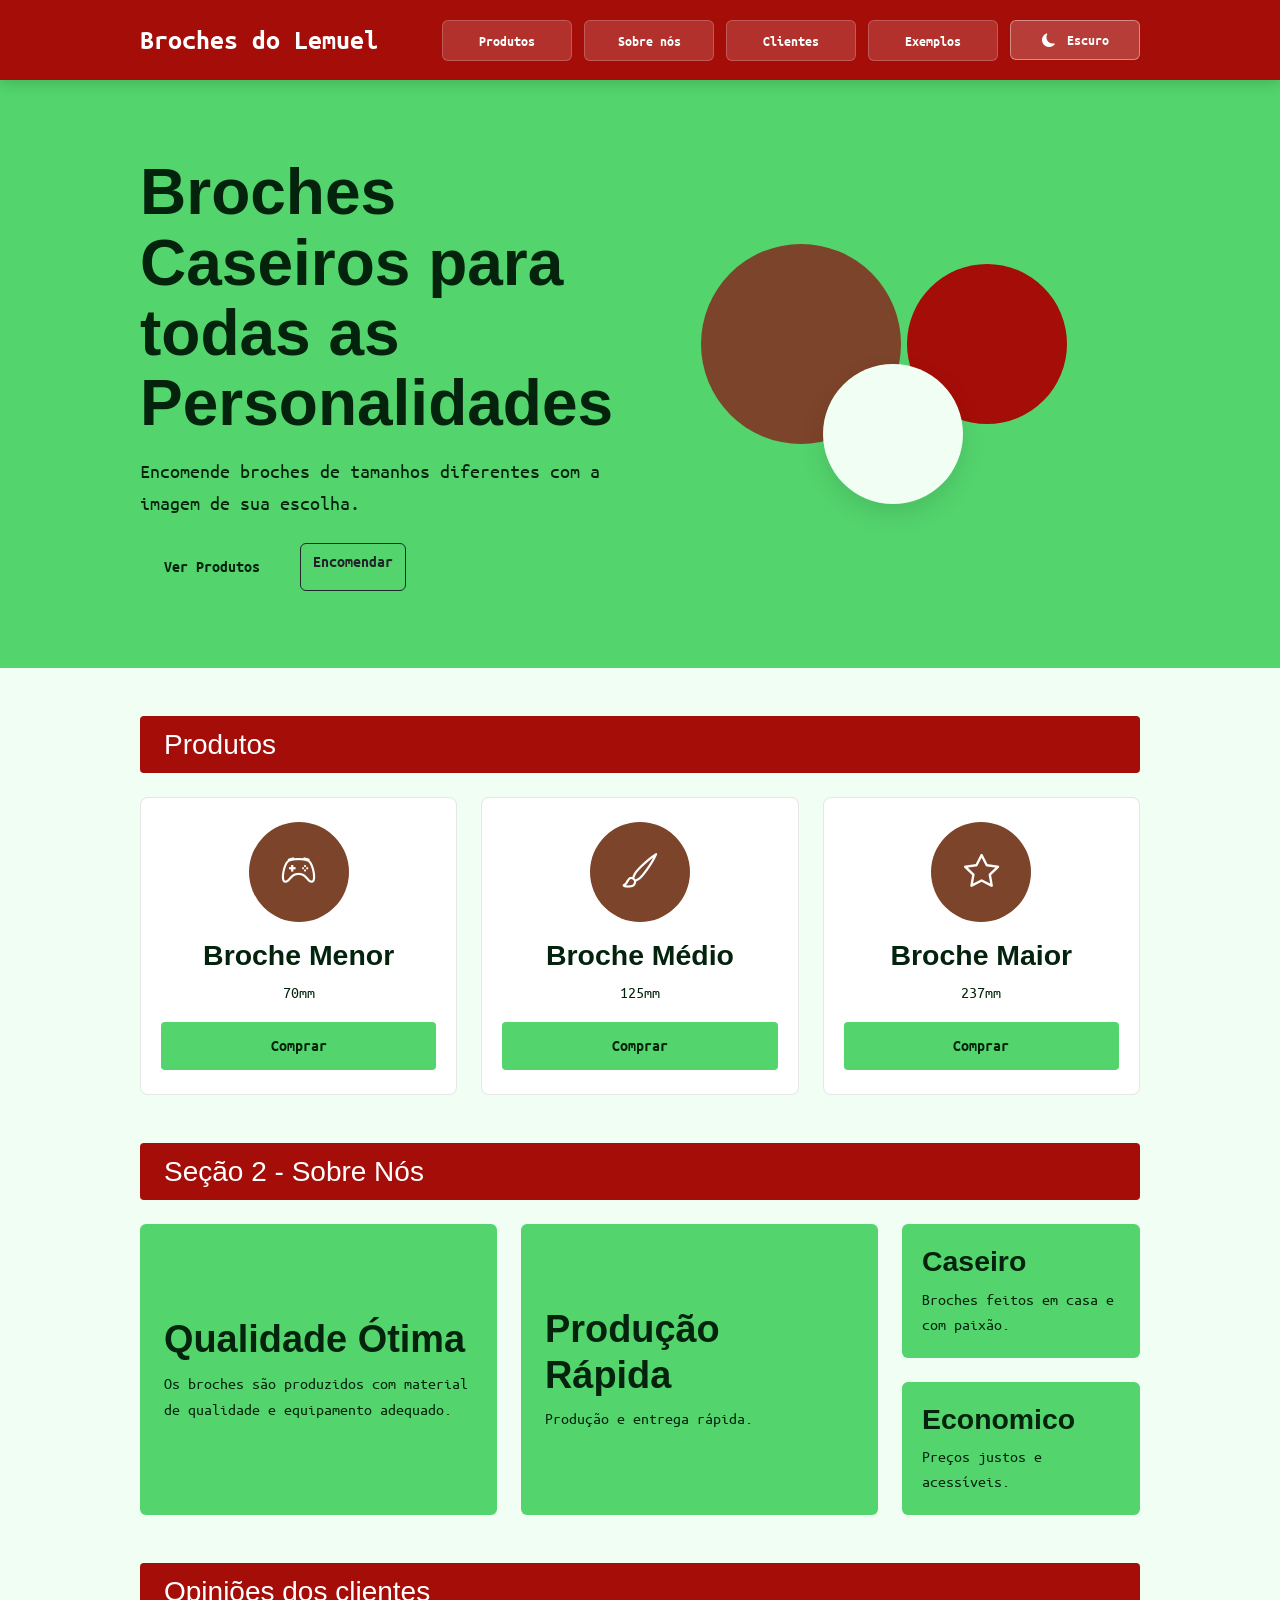
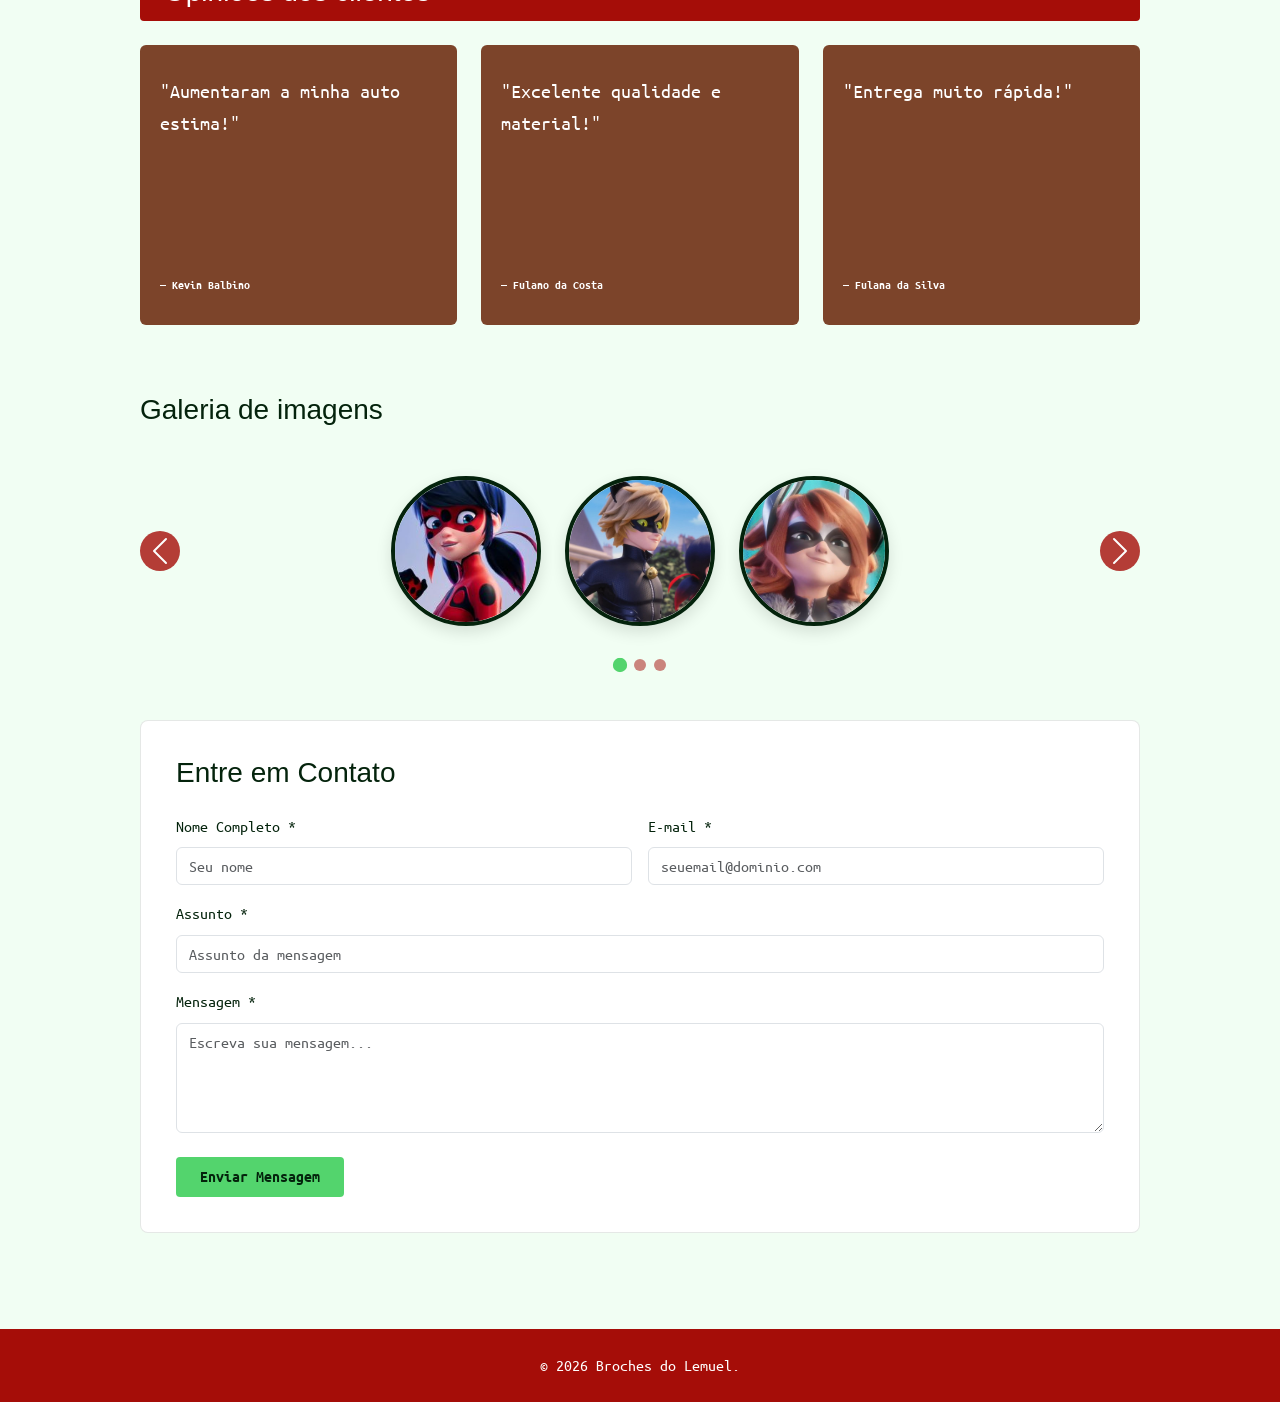
==== ProjetoFinal_FrontEnd/index.html @ 3e3b318e "Feat. Importar site" ====
<!DOCTYPE html>
<html lang="pt-BR" data-theme="light">
<head>
  <meta charset="UTF-8">
  <meta name="viewport" content="width=device-width, initial-scale=1.0">
  <title>Broches do Lemuel | Venda de Bottons Personalizados</title>

  <!-- Bootstrap 5 CSS & Icons -->
  <link href="https://cdn.jsdelivr.net/npm/bootstrap@5.3.2/dist/css/bootstrap.min.css" rel="stylesheet">
  <link href="https://cdn.jsdelivr.net/npm/bootstrap-icons@1.11.1/font/bootstrap-icons.css" rel="stylesheet">

  <!-- CSS Customizado -->
  <link rel="stylesheet" href="assets/css/styles.css">
</head>
<body>

  <!-- Cabeçalho / Navbar Responsiva com Sidebar Mobile -->
  <header class="header-navbar navbar">
    <div class="grid-container d-flex align-items-center justify-content-between w-100">
      <a class="navbar-brand text-white fw-bold fs-3 m-0" href="#">Broches do Lemuel</a>

      <!-- Botão Hambúrguer Customizado -->
      <button class="menu-toggle" id="menuToggle" aria-label="Abrir menu de navegação">
        <span></span>
        <span></span>
        <span></span>
      </button>

      <!-- Menu de Navegação / Sidebar Deslizante no Mobile -->
      <nav class="nav-menu-wrapper" id="navMenu">
        <!-- Botão explícito de fechar no topo da Sidebar -->
        <div class="sidebar-header d-lg-none">
          <button class="sidebar-close-btn" id="sidebarCloseBtn" aria-label="Fechar menu">
            <i class="bi bi-x-lg"></i>
          </button>
        </div>

        <ul class="nav-box-list">
          <li class="nav-box-item"><a href="#secao1">Produtos</a></li>
          <li class="nav-box-item"><a href="#secao2">Sobre nós</a></li>
          <li class="nav-box-item"><a href="#secao3">Clientes</a></li>
          <li class="nav-box-item"><a href="#secao4">Exemplos</a></li>
          <li class="nav-box-item theme-item">
            <button class="theme-toggle-btn" id="themeToggleBtn" aria-label="Alternar tema">
              <i class="bi bi-moon-fill me-1"></i> Escuro
            </button>
          </li>
        </ul>
      </nav>
    </div>
  </header>

  <!-- Hero Section -->
  <section class="hero-section">
    <div class="grid-container">
      <div class="hero-grid">
        <div class="hero-text-col">
          <h1 class="mb-3">Broches Caseiros para todas as Personalidades</h1>
          <p class="fs-5 mb-4">Encomende broches de tamanhos diferentes com a imagem de sua escolha.</p>
          <div class="d-flex gap-3 flex-wrap justify-content-center justify-content-lg-start">
            <a href="#secao1" class="btn btn-custom-primary">Ver Produtos</a>
            <a href="#contato" class="btn btn-outline-dark fw-bold">Encomendar</a>
          </div>
        </div>
        <div class="hero-graphics-col">
          <div class="circle-accent circle-1"></div>
          <div class="circle-accent circle-2"></div>
          <div class="circle-accent circle-3"></div>
        </div>
      </div>
    </div>
  </section>

  <main class="py-5">

    <!-- Seção 1: Catálogo de Produtos -->
    <section id="secao1" class="page-section mb-5">
      <div class="grid-container">
        <div class="section-banner-title">
          <h2 class="m-0 h3">Produtos</h2>
        </div>
        <div class="section-grid-3col-products">

          <article class="botton-card">
            <div class="card-img-placeholder"><i class="bi bi-controller"></i></div>
            <h4>Broche Menor</h4>
            <p>70mm</p>
            <button class="btn btn-custom-primary w-100 open-modal-btn" data-title="Broche Menor">Comprar</button>
          </article>
          
          <article class="botton-card">
            <div class="card-img-placeholder"><i class="bi bi-brush"></i></div>
            <h4>Broche Médio</h4>
            <p>125mm</p>
            <button class="btn btn-custom-primary w-100 open-modal-btn" data-title="Broche Médio">Comprar</button>
          </article>

          <article class="botton-card">
            <div class="card-img-placeholder"><i class="bi bi-star"></i></div>
            <h4>Broche Maior</h4>
            <p>237mm</p>
            <button class="btn btn-custom-primary w-100 open-modal-btn" data-title="Broche Maior">Comprar</button>
          </article>

        </div>
      </div>
    </section>

    <!-- Seção 2: Sobre Nós -->
    <section id="secao2" class="page-section mb-5">
      <div class="grid-container">
        <div class="section-banner-title">
          <h2 class="m-0 h3">Seção 2 - Sobre Nós</h2>
        </div>
        <div class="section-grid-asymmetric">
          <div class="secao2-block-green">
            <h3>Qualidade Ótima</h3>
            <p class="m-0">Os broches são produzidos com material de qualidade e equipamento adequado.</p>
          </div>
          <div class="secao2-block-green">
            <h3>Produção Rápida</h3>
            <p class="m-0">Produção e entrega rápida.</p>
          </div>
          <div class="secao2-stacked-col">
            <div class="secao2-sub-green">
              <h4>Caseiro</h4>
              <p class="m-0">Broches feitos em casa e com paixão.</p>
            </div>
            <div class="secao2-sub-green">
              <h4>Economico</h4>
              <p class="m-0">Preços justos e acessíveis.</p>
            </div>
          </div>
        </div>
      </div>
    </section>

    <!-- Seção 3: Depoimentos -->
    <section id="secao3" class="page-section mb-5">
      <div class="grid-container">
        <div class="section-banner-title">
          <h2 class="m-0 h3">Opiniões dos clientes</h2>
        </div>
        <div class="section-grid-3col">
          <div class="testimonial-card-item">
            <div class="testimonial-card">
              <p class="fs-5">"Aumentaram a minha auto estima!"</p>
              <small class="fw-bold">— Kevin Balbino</small>
            </div>
          </div>
          <div class="testimonial-card-item">
            <div class="testimonial-card">
              <p class="fs-5">"Excelente qualidade e material!"</p>
              <small class="fw-bold">— Fulano da Costa</small>
            </div>
          </div>
          <div class="testimonial-card-item">
            <div class="testimonial-card">
              <p class="fs-5">"Entrega muito rápida!"</p>
              <small class="fw-bold">— Fulana da Silva</small>
            </div>
          </div>
        </div>
      </div>
    </section>

    <!-- Seção 4: Galeria de imagens -->
    <section id="secao4" class="page-section mb-5">
      <div class="grid-container">
        <h2 class="h3 mb-4">Galeria de imagens</h2>
        
        <div id="carouselGaleria" class="carousel slide" data-bs-ride="carousel">
          <div class="carousel-indicators custom-indicators">
            <button type="button" data-bs-target="#carouselGaleria" data-bs-slide-to="0" class="active" aria-current="true" aria-label="Slide 1"></button>
            <button type="button" data-bs-target="#carouselGaleria" data-bs-slide-to="1" aria-label="Slide 2"></button>
            <button type="button" data-bs-target="#carouselGaleria" data-bs-slide-to="2" aria-label="Slide 3"></button>
          </div>

          <div class="carousel-inner py-3">
            <div class="carousel-item active">
              <div class="grid-gallery">
                <img src="assets/img/m1.jpg" alt="Galeria m1" />
                <img src="assets/img/m2.jpg" alt="Galeria m2" />
                <img src="assets/img/m3.jpg" alt="Galeria m3" />
              </div>
            </div>

            <div class="carousel-item">
              <div class="grid-gallery">
                <img src="assets/img/toh1.jpg" alt="Galeria toh1" />
                <img src="assets/img/toh2.jpg" alt="Galeria toh2" />
                <img src="assets/img/toh3.jpg" alt="Galeria toh3" />
              </div>
            </div>

            <div class="carousel-item">
              <div class="grid-gallery">
                <img src="assets/img/zzz1.jpg" alt="Galeria zzz1" />
                <img src="assets/img/zzz2.jpg" alt="Galeria zzz2" />
                <img src="assets/img/zzz3.jpg" alt="Galeria zzz3" />
              </div>
            </div>
          </div>

          <button class="carousel-control-prev custom-carousel-btn" type="button" data-bs-target="#carouselGaleria" data-bs-slide="prev">
            <span class="carousel-control-prev-icon" aria-hidden="true"></span>
            <span class="visually-hidden">Anterior</span>
          </button>
          <button class="carousel-control-next custom-carousel-btn" type="button" data-bs-target="#carouselGaleria" data-bs-slide="next">
            <span class="carousel-control-next-icon" aria-hidden="true"></span>
            <span class="visually-hidden">Próximo</span>
          </button>
        </div>

      </div>
    </section>

    <!-- Formulário de Contato -->
    <section id="contato" class="page-section mb-5">
      <div class="grid-container">
        <div class="contact-form-container">
          <h2 class="h3 mb-4">Entre em Contato</h2>
          <form id="contactForm" novalidate>
            <div class="row g-3">
              <div class="col-md-6 formgroup">
                <label for="nome" class="form-label">Nome Completo *</label>
                <input type="text" class="form-control" id="nome" required placeholder="Seu nome">
                <div class="invalid-feedback">Por favor, informe seu nome.</div>
              </div>
              <div class="col-md-6 formgroup">
                <label for="email" class="form-label">E-mail *</label>
                <input type="email" class="form-control" id="email" required placeholder="seuemail@dominio.com">
                <div class="invalid-feedback">Por favor, insira um e-mail válido.</div>
              </div>
              <div class="col-md-12 formgroup">
                <label for="assunto" class="form-label">Assunto *</label>
                <input type="text" class="form-control" id="assunto" required placeholder="Assunto da mensagem">
                <div class="invalid-feedback">Por favor, informe o assunto.</div>
              </div>
              <div class="col-md-12 formgroup">
                <label for="mensagem" class="form-label">Mensagem *</label>
                <textarea class="form-control" id="mensagem" rows="4" required placeholder="Escreva sua mensagem..."></textarea>
                <div class="invalid-feedback">A mensagem não pode ficar vazia.</div>
              </div>
              <div class="col-12 mt-4">
                <button type="submit" class="btn btn-custom-primary px-4 py-2 fw-bold">Enviar Mensagem</button>
              </div>
            </div>
          </form>
          <div id="formAlert" class="alert d-none mt-3" role="alert"></div>
        </div>
      </div>
    </section>

  </main>

  <!-- Rodapé -->
  <footer class="footer-custom py-4">
    <div class="grid-container text-center">
      <p class="m-0">&copy; 2026 Broches do Lemuel.</p>
    </div>
  </footer>

  <!-- Modal Bootstrap para Produtos -->
  <div class="modal fade" id="productModal" tabindex="-1" aria-hidden="true">
    <div class="modal-dialog modal-dialog-centered">
      <div class="modal-content">
        <div class="modal-header">
          <h5 class="modal-title" id="productModalTitle">Detalhes do Produto</h5>
          <button type="button" class="btn-close" data-bs-dismiss="modal" aria-label="Close"></button>
        </div>
        <div class="modal-body text-center">
          <i class="bi bi-patch-check display-1 text-success mb-3"></i>
          <p class="fs-5" id="productModalBody">Você selecionou um item exclusivo.</p>
        </div>
        <div class="modal-footer">
          <button type="button" class="btn btn-secondary" data-bs-dismiss="modal">Fechar</button>
          <button type="button" class="btn btn-success">Adicionar ao Carrinho</button>
        </div>
      </div>
    </div>
  </div>

  <script src="https://cdn.jsdelivr.net/npm/bootstrap@5.3.2/dist/js/bootstrap.bundle.min.js"></script>
  <script src="assets/js/script.js"></script>
</body>
</html>
---- ProjetoFinal_FrontEnd/assets/css/styles.css ----
/* =========================================================
   FONTES NATIVAS / LOCAIS
   ========================================================= */
@font-face {
  font-family: 'Inclusive Sans';
  src: url('../fonts/Inclusive_Sans/InclusiveSans-Regular.ttf') format('truetype');
  font-weight: 400;
  font-style: normal;
}

@font-face {
  font-family: 'Inclusive Sans';
  src: url('../fonts/Inclusive_Sans/InclusiveSans-Bold.ttf') format('truetype');
  font-weight: 700;
  font-style: normal;
}

@font-face {
  font-family: 'Ubuntu Mono';
  src: url('../fonts/Ubuntu_Mono/UbuntuMono-Regular.ttf') format('truetype');
  font-weight: 400;
  font-style: normal;
}

@font-face {
  font-family: 'Ubuntu Mono';
  src: url('../fonts/Ubuntu_Mono/UbuntuMono-Bold.ttf') format('truetype');
  font-weight: 700;
  font-style: normal;
}

/* =========================================================
   SISTEMA DE TEMAS & VARIÁVEIS (LIGHT / DARK)
   ========================================================= */
:root[data-theme="light"] {
  --text: #04230c;
  --background: #f1fef3;
  --primary: #53d46d;
  --secondary: #a50d08;
  --accent: #7c442a;
  --card-bg: #ffffff;
  --border-color: rgba(4, 35, 12, 0.1);
}

:root[data-theme="dark"] {
  --text: #dafbe3;
  --background: #010e03;
  --primary: #2bab45;
  --secondary: #f75f59;
  --accent: #d49c82;
  --card-bg: #071c0b;
  --border-color: rgba(218, 251, 227, 0.15);
}

/* =========================================================
   GRID RESPONSIVO E VARIÁVEIS DE ESPAÇAMENTO
   ========================================================= */
:root {
  --margin-x: 140px;
  --grid-cols: 8;
  --col-width: 124px;
  --grid-gap: 24px;
  --container-max-width: calc((var(--col-width) * var(--grid-cols)) + (var(--grid-gap) * (var(--grid-cols) - 1)));
}

@media (max-width: 1200px) {
  :root {
    --margin-x: 60px;
    --grid-gap: 20px;
  }
}

@media (max-width: 992px) {
  :root {
    --margin-x: 32px;
    --grid-cols: 4;
    --grid-gap: 16px;
    --container-max-width: 100%;
  }
}

@media (max-width: 576px) {
  :root {
    --margin-x: 16px;
    --grid-cols: 2;
    --grid-gap: 12px;
  }
}

/* Reset Básico e Compensação de Rolagem Smooth */
* {
  margin: 0;
  padding: 0;
  box-sizing: border-box;
}

html {
  font-size: 100%;
  scroll-behavior: smooth;
}

/* Compensador da navbar fixa para posicionar no início exato do contêiner */
section, 
.page-section {
  scroll-margin-top: 90px;
}

body {
  font-family: 'Ubuntu Mono', monospace, sans-serif;
  font-weight: 400;
  background-color: var(--background);
  color: var(--text);
  transition: background-color 0.3s ease, color 0.3s ease;
  line-height: 1.6;
  min-width: 320px;
  overflow-x: hidden;
}

/* Tipografia Responsiva */
h1, h2, h3, h4, h5 {
  font-family: 'Inclusive Sans', sans-serif;
  font-weight: 700;
  color: var(--text);
}

h1 { font-size: clamp(2.2rem, 5vw, 4.21rem); line-height: 1.1; }
h2 { font-size: clamp(1.8rem, 4vw, 3.158rem); }
h3 { font-size: clamp(1.4rem, 3vw, 2.369rem); }
h4 { font-size: clamp(1.2rem, 2.5vw, 1.777rem); }
h5 { font-size: clamp(1rem, 2vw, 1.333rem); }
small { font-size: 0.750rem; }

.grid-container {
  width: 100%;
  max-width: calc(var(--container-max-width) + (var(--margin-x) * 2));
  margin-left: auto;
  margin-right: auto;
  padding-left: var(--margin-x);
  padding-right: var(--margin-x);
}

/* =========================================================
   HEADER, NAVBAR E PADRONIZAÇÃO DE BOTÕES / SIDEBAR
   ========================================================= */
.header-navbar {
  background-color: var(--secondary);
  position: sticky;
  top: 0;
  z-index: 1030;
  box-shadow: 0 4px 12px rgba(0,0,0,0.15);
  padding: 0.8rem 0;
}

/* Botão Hambúrguer Personalizado (Mobile) */
.menu-toggle {
  display: none;
  flex-direction: column;
  justify-content: space-between;
  width: 30px;
  height: 22px;
  background: transparent;
  border: none;
  cursor: pointer;
  padding: 0;
  z-index: 1045;
}

.menu-toggle span {
  display: block;
  height: 3px;
  width: 100%;
  background-color: #ffffff;
  border-radius: 3px;
  transition: all 0.3s ease;
}

/* Animação do Botão Hambúrguer (transforma em X no botão principal) */
.menu-toggle.active span:nth-child(1) {
  transform: translateY(9.5px) rotate(45deg);
}
.menu-toggle.active span:nth-child(2) {
  opacity: 0;
}
.menu-toggle.active span:nth-child(3) {
  transform: translateY(-9.5px) rotate(-45deg);
}

/* Lista do Menu e Padronização dos Botões (Desktop) */
.nav-box-list {
  display: flex;
  align-items: center;
  gap: 12px;
  list-style: none;
  margin: 0;
  padding: 0;
}

.nav-box-item {
  display: flex;
}

/* Padronização exata da largura e estilo dos botões */
.nav-box-item a {
  display: block;
  width: 130px;
  text-align: center;
  background-color: rgba(255, 255, 255, 0.15);
  color: #ffffff !important;
  text-decoration: none;
  font-weight: bold;
  padding: 8px 0;
  border-radius: 6px;
  border: 1px solid rgba(255,255,255,0.2);
  transition: all 0.2s ease;
  font-size: 0.9rem;
}

.nav-box-item a:hover {
  background-color: #ffffff;
  color: var(--secondary) !important;
  transform: translateY(-2px);
}

.theme-toggle-btn {
  display: block;
  width: 130px;
  text-align: center;
  background: rgba(255,255,255,0.2);
  border: 1px solid rgba(255,255,255,0.4);
  color: #fff;
  padding: 8px 0;
  border-radius: 6px;
  cursor: pointer;
  font-size: 0.85rem;
  font-weight: bold;
  transition: all 0.3s ease;
}

.theme-toggle-btn:hover {
  background: #fff;
  color: var(--secondary);
}

/* Botão dedicado de fechamento dentro do cabeçalho da Sidebar */
.sidebar-header {
  display: flex;
  justify-content: flex-end;
  margin-bottom: 20px;
}

.sidebar-close-btn {
  background: rgba(255, 255, 255, 0.2);
  border: 1px solid rgba(255, 255, 255, 0.4);
  color: #ffffff;
  width: 38px;
  height: 38px;
  border-radius: 50%;
  display: flex;
  align-items: center;
  justify-content: center;
  font-size: 1.2rem;
  cursor: pointer;
  transition: background-color 0.2s ease, transform 0.2s ease;
}

.sidebar-close-btn:hover {
  background-color: #ffffff;
  color: var(--secondary);
  transform: scale(1.1);
}

/* Transformação para SIDEBAR RETRÁTIL em Telas Menores (max-width: 991.98px) */
@media (max-width: 991.98px) {
  .menu-toggle {
    display: flex;
  }

  .nav-menu-wrapper {
    position: fixed;
    top: 0;
    right: -280px;
    width: 280px;
    height: 100vh;
    background-color: var(--secondary);
    padding: 24px;
    box-shadow: -4px 0 15px rgba(0, 0, 0, 0.3);
    transition: right 0.3s ease-in-out;
    z-index: 1045;
  }

  .nav-menu-wrapper.active {
    right: 0;
  }

  .nav-box-list {
    flex-direction: column;
    align-items: stretch;
    width: 100%;
    gap: 14px;
  }

  .nav-box-item {
    width: 100%;
  }

  .nav-box-item a,
  .theme-toggle-btn {
    width: 100%;
    text-align: center;
    padding: 10px 0;
    font-size: 0.95rem;
  }
}

/* Hero Section */
.hero-section {
  background-color: var(--primary);
  padding: clamp(40px, 6vw, 80px) 0;
  min-height: 400px;
  display: flex;
  align-items: center;
}

.hero-grid {
  display: grid;
  grid-template-columns: repeat(var(--grid-cols), 1fr);
  gap: var(--grid-gap);
  align-items: center;
}

.hero-text-col {
  grid-column: span 4;
  color: var(--text);
}

.hero-graphics-col {
  grid-column: span 4;
  position: relative;
  height: 280px;
  display: flex;
  justify-content: center;
  align-items: center;
}

@media (max-width: 992px) {
  .hero-text-col {
    grid-column: span 4;
    text-align: center;
  }
  .hero-graphics-col {
    grid-column: span 4;
    height: 220px;
  }
  .hero-text-col .d-flex {
    justify-content: center;
  }
}

@media (max-width: 576px) {
  .hero-text-col, .hero-graphics-col {
    grid-column: span 2;
  }
}

.circle-accent {
  position: absolute;
  border-radius: 50%;
}
.circle-1 {
  width: clamp(130px, 20vw, 200px);
  height: clamp(130px, 20vw, 200px);
  background-color: var(--accent);
  top: 10px;
  left: 10%;
}
.circle-2 {
  width: clamp(100px, 16vw, 160px);
  height: clamp(100px, 16vw, 160px);
  background-color: var(--secondary);
  top: 30px;
  right: 15%;
}
.circle-3 {
  width: clamp(90px, 14vw, 140px);
  height: clamp(90px, 14vw, 140px);
  background-color: var(--background);
  bottom: 10px;
  left: 35%;
  box-shadow: 0 10px 25px rgba(0,0,0,0.1);
}

.section-banner-title {
  background-color: var(--secondary);
  color: #ffffff;
  padding: 12px 24px;
  margin-bottom: 24px;
  border-radius: 4px;
}
.section-banner-title h2 {
  color: #ffffff !important;
}

/* =========================================================
   SEÇÃO 1: PRODUTOS
   ========================================================= */
.section-grid-3col-products {
  display: grid;
  grid-template-columns: repeat(3, 1fr);
  gap: var(--grid-gap);
}

@media (max-width: 992px) {
  .section-grid-3col-products {
    grid-template-columns: repeat(2, 1fr);
  }
}

@media (max-width: 576px) {
  .section-grid-3col-products {
    grid-template-columns: 1fr;
  }
}

.botton-card {
  background-color: var(--card-bg);
  border: 1px solid var(--border-color);
  border-radius: 8px;
  padding: 24px 20px;
  text-align: center;
  transition: transform 0.3s ease, box-shadow 0.3s ease;
  display: flex;
  flex-direction: column;
  justify-content: space-between;
  height: 100%;
}

.botton-card:hover {
  transform: translateY(-5px);
  box-shadow: 0 12px 24px rgba(0,0,0,0.15);
}

.botton-card .card-img-placeholder {
  width: 100px;
  height: 100px;
  background-color: var(--accent);
  border-radius: 50%;
  margin: 0 auto 16px auto;
  display: flex;
  align-items: center;
  justify-content: center;
  color: #fff;
  font-size: 2.2rem;
}

/* Seção 2 */
.section-grid-asymmetric {
  display: grid;
  grid-template-columns: 1.5fr 1.5fr 1fr;
  gap: var(--grid-gap);
  background-color: transparent;
}

@media (max-width: 992px) {
  .section-grid-asymmetric {
    grid-template-columns: 1fr;
  }
}

.secao2-block-green {
  background-color: var(--primary);
  color: var(--text);
  padding: 24px;
  border-radius: 6px;
  height: 100%;
  min-height: 220px;
  display: flex;
  flex-direction: column;
  justify-content: center;
}

.secao2-stacked-col {
  display: flex;
  flex-direction: column;
  gap: var(--grid-gap);
  height: 100%;
}

.secao2-sub-green {
  background-color: var(--primary);
  color: var(--text);
  padding: 20px;
  border-radius: 6px;
  flex: 1;
  min-height: 110px;
  display: flex;
  flex-direction: column;
  justify-content: center;
}

/* Seção 3 */
.section-grid-3col {
  display: grid;
  grid-template-columns: repeat(3, 1fr);
  gap: var(--grid-gap);
}

@media (max-width: 992px) {
  .section-grid-3col {
    grid-template-columns: 1fr;
  }
}

.testimonial-card {
  background-color: var(--accent);
  color: #ffffff;
  padding: 30px 20px;
  border-radius: 6px;
  min-height: 280px;
  display: flex;
  flex-direction: column;
  justify-content: space-between;
}
.testimonial-card p, .testimonial-card small {
  color: #ffffff !important;
}

/* =========================================================
   SEÇÃO 4: CARROSSEL DE IMAGENS CIRCULAR
   ========================================================= */
#secao4 {
  padding: 20px 0;
  position: relative;
}

#carouselGaleria {
  padding: 0 40px;
}

.grid-gallery {
  display: flex;
  flex-wrap: wrap;
  gap: 24px;
  justify-content: center;
  align-items: center;
  max-width: 900px;
  margin: 0 auto;
  padding: 10px 0;
}

.grid-gallery img {
  width: clamp(100px, 18vw, 150px);
  height: clamp(100px, 18vw, 150px);
  object-fit: cover;
  border-radius: 50%;
  border: 4px solid var(--text);
  box-shadow: 0 6px 16px rgba(0,0,0,0.12);
  transition: transform 0.3s ease, border-radius 0.3s ease, box-shadow 0.3s ease;
}

.grid-gallery img:hover {
  transform: scale(1.15);
  border-radius: 16px;
  box-shadow: 0 12px 28px rgba(0,0,0,0.25);
  z-index: 10;
}

.custom-carousel-btn {
  width: 40px;
  height: 40px;
  background-color: var(--secondary);
  border-radius: 50%;
  top: 50%;
  transform: translateY(-50%);
  opacity: 0.8;
  transition: all 0.3s ease;
}

.custom-carousel-btn:hover {
  background-color: var(--primary);
  opacity: 1;
}

.carousel-indicators.custom-indicators {
  bottom: -35px;
}

.carousel-indicators.custom-indicators button {
  background-color: var(--secondary);
  width: 12px;
  height: 12px;
  border-radius: 50%;
  margin: 0 4px;
  opacity: 0.5;
  border: none;
  transition: all 0.3s ease;
}

.carousel-indicators.custom-indicators button.active {
  background-color: var(--primary);
  opacity: 1;
  transform: scale(1.2);
}

/* Contato & Rodapé */
.contact-form-container {
  background-color: var(--card-bg);
  border: 1px solid var(--border-color);
  border-radius: 8px;
  padding: clamp(20px, 4vw, 35px);
}

.btn-custom-primary {
  background-color: var(--primary);
  color: var(--text);
  font-weight: bold;
  border: none;
  padding: 12px 24px;
  border-radius: 4px;
  transition: opacity 0.2s ease, transform 0.2s ease;
}
.btn-custom-primary:hover {
  opacity: 0.9;
  transform: translateY(-2px);
  color: var(--text);
}

.footer-custom {
  background-color: var(--secondary);
  color: #ffffff;
}
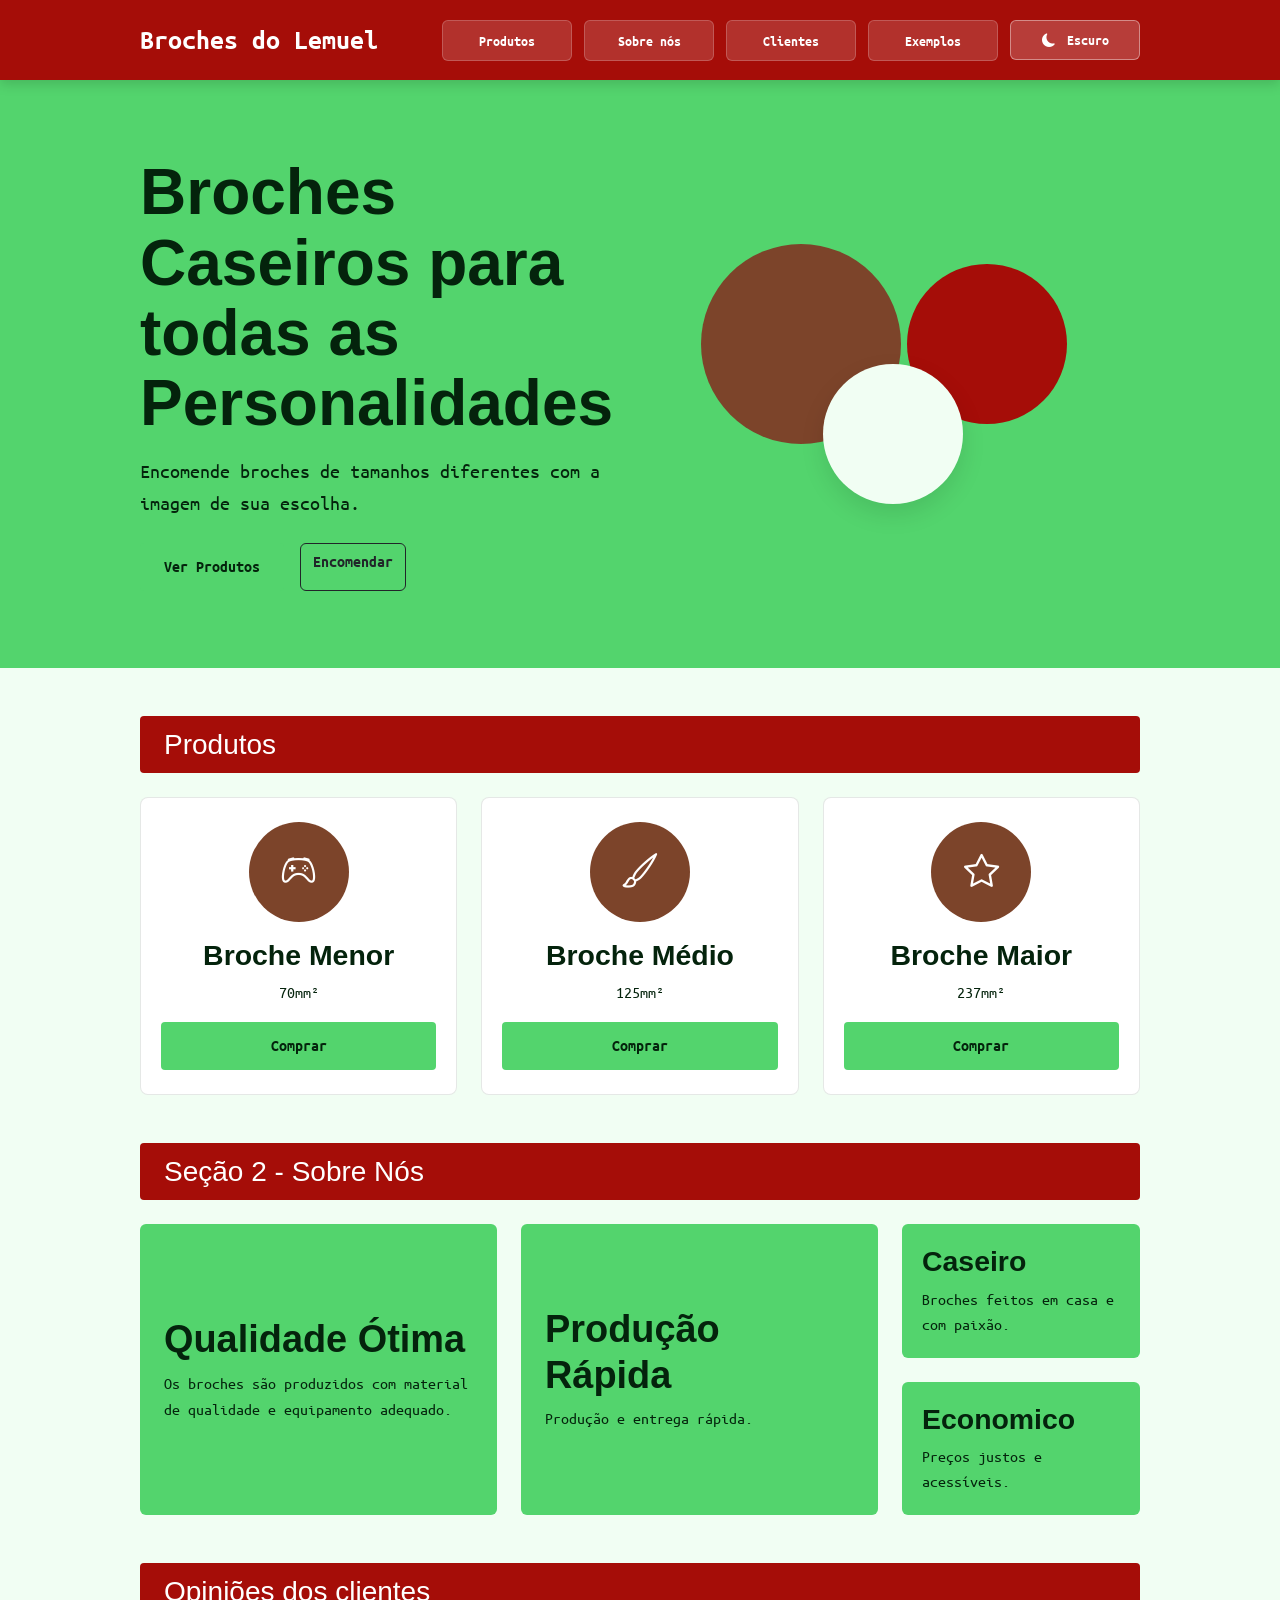
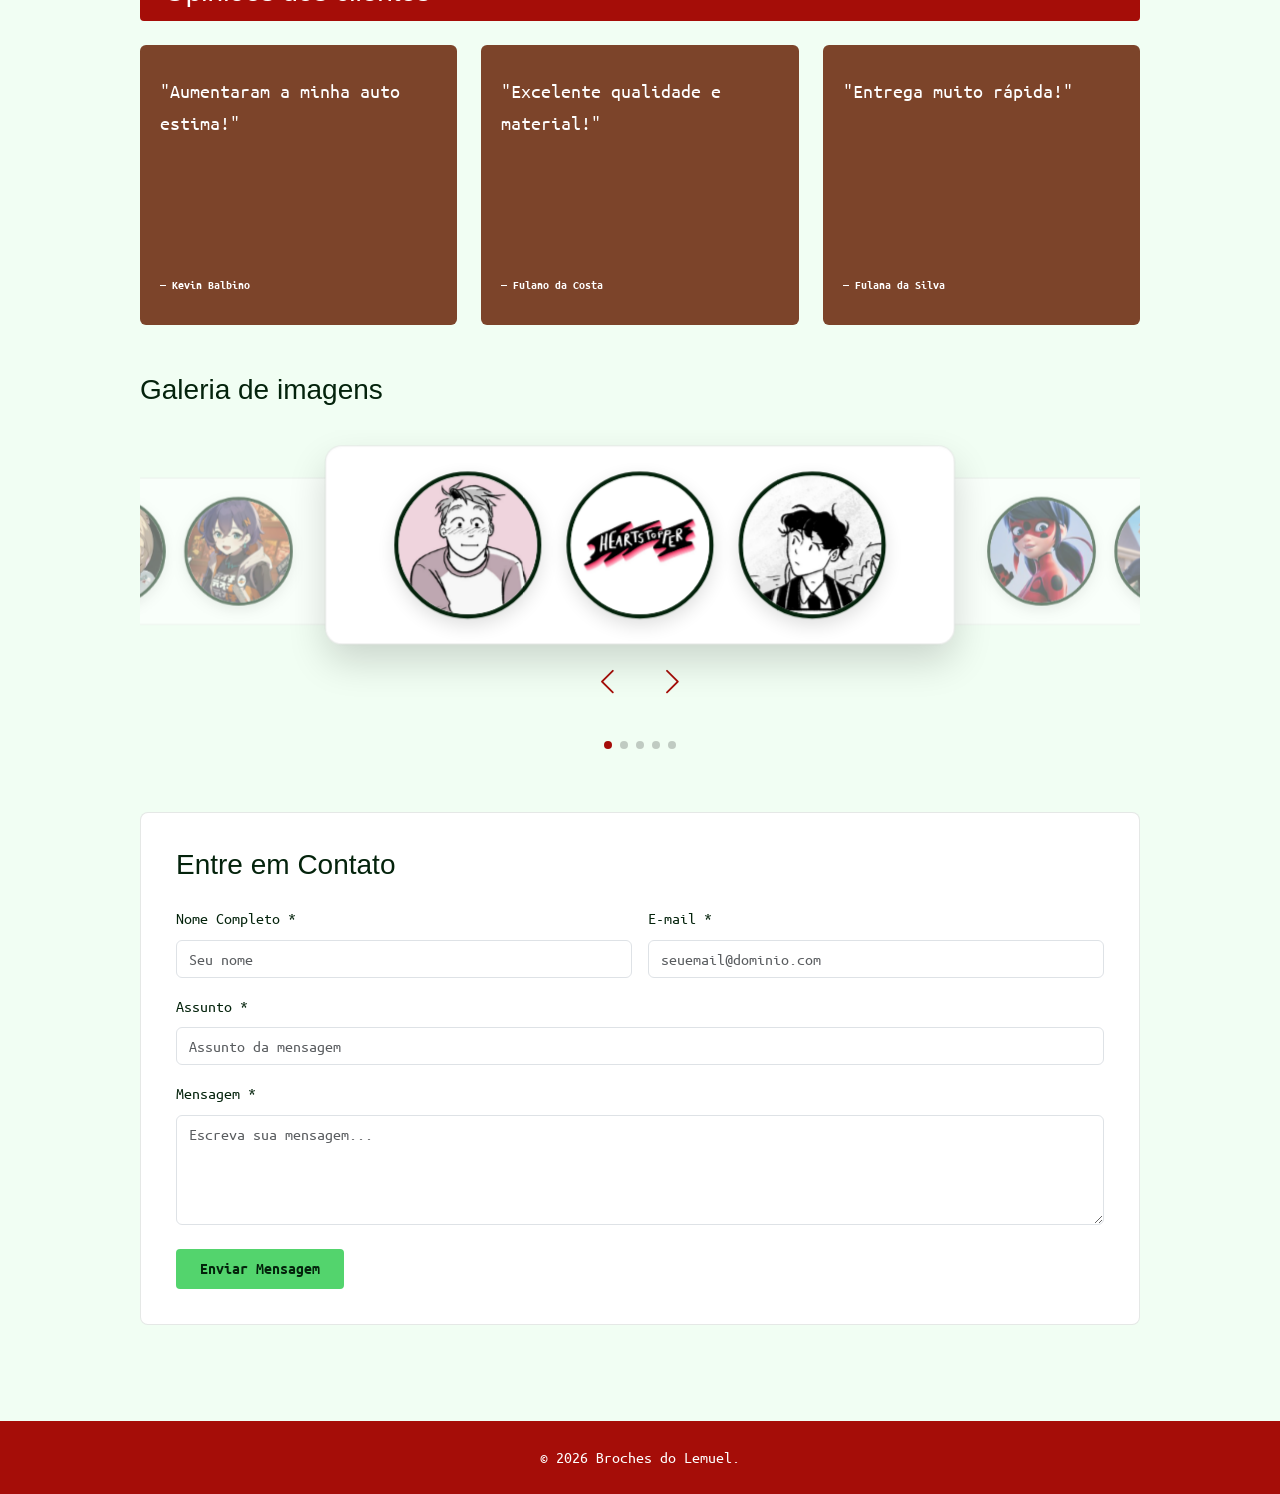
==== commit 6856dc2b: "Feat. Importar Site" ====
--- a/ProjetoFinal_FrontEnd/index.html
+++ b/ProjetoFinal_FrontEnd/index.html
@@ -1,287 +1,312 @@
-<!DOCTYPE html>
-<html lang="pt-BR" data-theme="light">
-<head>
-  <meta charset="UTF-8">
-  <meta name="viewport" content="width=device-width, initial-scale=1.0">
-  <title>Broches do Lemuel | Venda de Bottons Personalizados</title>
-
-  <!-- Bootstrap 5 CSS & Icons -->
-  <link href="https://cdn.jsdelivr.net/npm/bootstrap@5.3.2/dist/css/bootstrap.min.css" rel="stylesheet">
-  <link href="https://cdn.jsdelivr.net/npm/bootstrap-icons@1.11.1/font/bootstrap-icons.css" rel="stylesheet">
-
-  <!-- CSS Customizado -->
-  <link rel="stylesheet" href="assets/css/styles.css">
-</head>
-<body>
-
-  <!-- Cabeçalho / Navbar Responsiva com Sidebar Mobile -->
-  <header class="header-navbar navbar">
-    <div class="grid-container d-flex align-items-center justify-content-between w-100">
-      <a class="navbar-brand text-white fw-bold fs-3 m-0" href="#">Broches do Lemuel</a>
-
-      <!-- Botão Hambúrguer Customizado -->
-      <button class="menu-toggle" id="menuToggle" aria-label="Abrir menu de navegação">
-        <span></span>
-        <span></span>
-        <span></span>
-      </button>
-
-      <!-- Menu de Navegação / Sidebar Deslizante no Mobile -->
-      <nav class="nav-menu-wrapper" id="navMenu">
-        <!-- Botão explícito de fechar no topo da Sidebar -->
-        <div class="sidebar-header d-lg-none">
-          <button class="sidebar-close-btn" id="sidebarCloseBtn" aria-label="Fechar menu">
-            <i class="bi bi-x-lg"></i>
-          </button>
-        </div>
-
-        <ul class="nav-box-list">
-          <li class="nav-box-item"><a href="#secao1">Produtos</a></li>
-          <li class="nav-box-item"><a href="#secao2">Sobre nós</a></li>
-          <li class="nav-box-item"><a href="#secao3">Clientes</a></li>
-          <li class="nav-box-item"><a href="#secao4">Exemplos</a></li>
-          <li class="nav-box-item theme-item">
-            <button class="theme-toggle-btn" id="themeToggleBtn" aria-label="Alternar tema">
-              <i class="bi bi-moon-fill me-1"></i> Escuro
-            </button>
-          </li>
-        </ul>
-      </nav>
-    </div>
-  </header>
-
-  <!-- Hero Section -->
-  <section class="hero-section">
-    <div class="grid-container">
-      <div class="hero-grid">
-        <div class="hero-text-col">
-          <h1 class="mb-3">Broches Caseiros para todas as Personalidades</h1>
-          <p class="fs-5 mb-4">Encomende broches de tamanhos diferentes com a imagem de sua escolha.</p>
-          <div class="d-flex gap-3 flex-wrap justify-content-center justify-content-lg-start">
-            <a href="#secao1" class="btn btn-custom-primary">Ver Produtos</a>
-            <a href="#contato" class="btn btn-outline-dark fw-bold">Encomendar</a>
-          </div>
-        </div>
-        <div class="hero-graphics-col">
-          <div class="circle-accent circle-1"></div>
-          <div class="circle-accent circle-2"></div>
-          <div class="circle-accent circle-3"></div>
-        </div>
-      </div>
-    </div>
-  </section>
-
-  <main class="py-5">
-
-    <!-- Seção 1: Catálogo de Produtos -->
-    <section id="secao1" class="page-section mb-5">
-      <div class="grid-container">
-        <div class="section-banner-title">
-          <h2 class="m-0 h3">Produtos</h2>
-        </div>
-        <div class="section-grid-3col-products">
-
-          <article class="botton-card">
-            <div class="card-img-placeholder"><i class="bi bi-controller"></i></div>
-            <h4>Broche Menor</h4>
-            <p>70mm</p>
-            <button class="btn btn-custom-primary w-100 open-modal-btn" data-title="Broche Menor">Comprar</button>
-          </article>
-          
-          <article class="botton-card">
-            <div class="card-img-placeholder"><i class="bi bi-brush"></i></div>
-            <h4>Broche Médio</h4>
-            <p>125mm</p>
-            <button class="btn btn-custom-primary w-100 open-modal-btn" data-title="Broche Médio">Comprar</button>
-          </article>
-
-          <article class="botton-card">
-            <div class="card-img-placeholder"><i class="bi bi-star"></i></div>
-            <h4>Broche Maior</h4>
-            <p>237mm</p>
-            <button class="btn btn-custom-primary w-100 open-modal-btn" data-title="Broche Maior">Comprar</button>
-          </article>
-
-        </div>
-      </div>
-    </section>
-
-    <!-- Seção 2: Sobre Nós -->
-    <section id="secao2" class="page-section mb-5">
-      <div class="grid-container">
-        <div class="section-banner-title">
-          <h2 class="m-0 h3">Seção 2 - Sobre Nós</h2>
-        </div>
-        <div class="section-grid-asymmetric">
-          <div class="secao2-block-green">
-            <h3>Qualidade Ótima</h3>
-            <p class="m-0">Os broches são produzidos com material de qualidade e equipamento adequado.</p>
-          </div>
-          <div class="secao2-block-green">
-            <h3>Produção Rápida</h3>
-            <p class="m-0">Produção e entrega rápida.</p>
-          </div>
-          <div class="secao2-stacked-col">
-            <div class="secao2-sub-green">
-              <h4>Caseiro</h4>
-              <p class="m-0">Broches feitos em casa e com paixão.</p>
-            </div>
-            <div class="secao2-sub-green">
-              <h4>Economico</h4>
-              <p class="m-0">Preços justos e acessíveis.</p>
-            </div>
-          </div>
-        </div>
-      </div>
-    </section>
-
-    <!-- Seção 3: Depoimentos -->
-    <section id="secao3" class="page-section mb-5">
-      <div class="grid-container">
-        <div class="section-banner-title">
-          <h2 class="m-0 h3">Opiniões dos clientes</h2>
-        </div>
-        <div class="section-grid-3col">
-          <div class="testimonial-card-item">
-            <div class="testimonial-card">
-              <p class="fs-5">"Aumentaram a minha auto estima!"</p>
-              <small class="fw-bold">— Kevin Balbino</small>
-            </div>
-          </div>
-          <div class="testimonial-card-item">
-            <div class="testimonial-card">
-              <p class="fs-5">"Excelente qualidade e material!"</p>
-              <small class="fw-bold">— Fulano da Costa</small>
-            </div>
-          </div>
-          <div class="testimonial-card-item">
-            <div class="testimonial-card">
-              <p class="fs-5">"Entrega muito rápida!"</p>
-              <small class="fw-bold">— Fulana da Silva</small>
-            </div>
-          </div>
-        </div>
-      </div>
-    </section>
-
-    <!-- Seção 4: Galeria de imagens -->
-    <section id="secao4" class="page-section mb-5">
-      <div class="grid-container">
-        <h2 class="h3 mb-4">Galeria de imagens</h2>
-        
-        <div id="carouselGaleria" class="carousel slide" data-bs-ride="carousel">
-          <div class="carousel-indicators custom-indicators">
-            <button type="button" data-bs-target="#carouselGaleria" data-bs-slide-to="0" class="active" aria-current="true" aria-label="Slide 1"></button>
-            <button type="button" data-bs-target="#carouselGaleria" data-bs-slide-to="1" aria-label="Slide 2"></button>
-            <button type="button" data-bs-target="#carouselGaleria" data-bs-slide-to="2" aria-label="Slide 3"></button>
-          </div>
-
-          <div class="carousel-inner py-3">
-            <div class="carousel-item active">
-              <div class="grid-gallery">
-                <img src="assets/img/m1.jpg" alt="Galeria m1" />
-                <img src="assets/img/m2.jpg" alt="Galeria m2" />
-                <img src="assets/img/m3.jpg" alt="Galeria m3" />
-              </div>
-            </div>
-
-            <div class="carousel-item">
-              <div class="grid-gallery">
-                <img src="assets/img/toh1.jpg" alt="Galeria toh1" />
-                <img src="assets/img/toh2.jpg" alt="Galeria toh2" />
-                <img src="assets/img/toh3.jpg" alt="Galeria toh3" />
-              </div>
-            </div>
-
-            <div class="carousel-item">
-              <div class="grid-gallery">
-                <img src="assets/img/zzz1.jpg" alt="Galeria zzz1" />
-                <img src="assets/img/zzz2.jpg" alt="Galeria zzz2" />
-                <img src="assets/img/zzz3.jpg" alt="Galeria zzz3" />
-              </div>
-            </div>
-          </div>
-
-          <button class="carousel-control-prev custom-carousel-btn" type="button" data-bs-target="#carouselGaleria" data-bs-slide="prev">
-            <span class="carousel-control-prev-icon" aria-hidden="true"></span>
-            <span class="visually-hidden">Anterior</span>
-          </button>
-          <button class="carousel-control-next custom-carousel-btn" type="button" data-bs-target="#carouselGaleria" data-bs-slide="next">
-            <span class="carousel-control-next-icon" aria-hidden="true"></span>
-            <span class="visually-hidden">Próximo</span>
-          </button>
-        </div>
-
-      </div>
-    </section>
-
-    <!-- Formulário de Contato -->
-    <section id="contato" class="page-section mb-5">
-      <div class="grid-container">
-        <div class="contact-form-container">
-          <h2 class="h3 mb-4">Entre em Contato</h2>
-          <form id="contactForm" novalidate>
-            <div class="row g-3">
-              <div class="col-md-6 formgroup">
-                <label for="nome" class="form-label">Nome Completo *</label>
-                <input type="text" class="form-control" id="nome" required placeholder="Seu nome">
-                <div class="invalid-feedback">Por favor, informe seu nome.</div>
-              </div>
-              <div class="col-md-6 formgroup">
-                <label for="email" class="form-label">E-mail *</label>
-                <input type="email" class="form-control" id="email" required placeholder="seuemail@dominio.com">
-                <div class="invalid-feedback">Por favor, insira um e-mail válido.</div>
-              </div>
-              <div class="col-md-12 formgroup">
-                <label for="assunto" class="form-label">Assunto *</label>
-                <input type="text" class="form-control" id="assunto" required placeholder="Assunto da mensagem">
-                <div class="invalid-feedback">Por favor, informe o assunto.</div>
-              </div>
-              <div class="col-md-12 formgroup">
-                <label for="mensagem" class="form-label">Mensagem *</label>
-                <textarea class="form-control" id="mensagem" rows="4" required placeholder="Escreva sua mensagem..."></textarea>
-                <div class="invalid-feedback">A mensagem não pode ficar vazia.</div>
-              </div>
-              <div class="col-12 mt-4">
-                <button type="submit" class="btn btn-custom-primary px-4 py-2 fw-bold">Enviar Mensagem</button>
-              </div>
-            </div>
-          </form>
-          <div id="formAlert" class="alert d-none mt-3" role="alert"></div>
-        </div>
-      </div>
-    </section>
-
-  </main>
-
-  <!-- Rodapé -->
-  <footer class="footer-custom py-4">
-    <div class="grid-container text-center">
-      <p class="m-0">&copy; 2026 Broches do Lemuel.</p>
-    </div>
-  </footer>
-
-  <!-- Modal Bootstrap para Produtos -->
-  <div class="modal fade" id="productModal" tabindex="-1" aria-hidden="true">
-    <div class="modal-dialog modal-dialog-centered">
-      <div class="modal-content">
-        <div class="modal-header">
-          <h5 class="modal-title" id="productModalTitle">Detalhes do Produto</h5>
-          <button type="button" class="btn-close" data-bs-dismiss="modal" aria-label="Close"></button>
-        </div>
-        <div class="modal-body text-center">
-          <i class="bi bi-patch-check display-1 text-success mb-3"></i>
-          <p class="fs-5" id="productModalBody">Você selecionou um item exclusivo.</p>
-        </div>
-        <div class="modal-footer">
-          <button type="button" class="btn btn-secondary" data-bs-dismiss="modal">Fechar</button>
-          <button type="button" class="btn btn-success">Adicionar ao Carrinho</button>
-        </div>
-      </div>
-    </div>
-  </div>
-
-  <script src="https://cdn.jsdelivr.net/npm/bootstrap@5.3.2/dist/js/bootstrap.bundle.min.js"></script>
-  <script src="assets/js/script.js"></script>
-</body>
+<!DOCTYPE html>
+<html lang="pt-BR" data-theme="light">
+<head>
+  <!-- Metadados de codificação e viewport responsiva -->
+  <meta charset="UTF-8">
+  <meta name="viewport" content="width=device-width, initial-scale=1.0">
+  <title>Broches do Lemuel | Venda de Bottons Personalizados</title>
+
+  <!-- CDNs das dependências de UI: Bootstrap 5, Bootstrap Icons e Swiper.js -->
+  <link href="https://cdn.jsdelivr.net/npm/bootstrap@5.3.2/dist/css/bootstrap.min.css" rel="stylesheet">
+  <link href="https://cdn.jsdelivr.net/npm/bootstrap-icons@1.11.1/font/bootstrap-icons.css" rel="stylesheet">
+  <link rel="stylesheet" href="https://cdn.jsdelivr.net/npm/swiper@11/swiper-bundle.min.css" />
+
+  <!-- Folha de estilo personalizada -->
+  <link rel="stylesheet" href="assets/css/styles.css">
+</head>
+<body>
+
+  <!-- CABEÇALHO E NAVEGAÇÃO FIXA (NAVBAR) -->
+  <header class="header-navbar navbar">
+    <div class="grid-container d-flex align-items-center justify-content-between w-100">
+      <a class="navbar-brand text-white fw-bold fs-3 m-0" href="#">Broches do Lemuel</a>
+
+      <!-- Botão Hambúrguer para alternar exibição da Sidebar no Mobile -->
+      <button class="menu-toggle" id="menuToggle" aria-label="Abrir menu de navegação">
+        <span></span>
+        <span></span>
+        <span></span>
+      </button>
+
+      <!-- Menu de links âncora e alternador de tema -->
+      <nav class="nav-menu-wrapper" id="navMenu">
+        <div class="sidebar-header d-lg-none">
+          <button class="sidebar-close-btn" id="sidebarCloseBtn" aria-label="Fechar menu">
+            <i class="bi bi-x-lg"></i>
+          </button>
+        </div>
+
+        <ul class="nav-box-list">
+          <li class="nav-box-item"><a href="#secao1">Produtos</a></li>
+          <li class="nav-box-item"><a href="#secao2">Sobre nós</a></li>
+          <li class="nav-box-item"><a href="#secao3">Clientes</a></li>
+          <li class="nav-box-item"><a href="#secao4">Exemplos</a></li>
+          <li class="nav-box-item theme-item">
+            <button class="theme-toggle-btn" id="themeToggleBtn" aria-label="Alternar tema">
+              <i class="bi bi-moon-fill me-1"></i> Escuro
+            </button>
+          </li>
+        </ul>
+      </nav>
+    </div>
+  </header>
+
+  <!-- SEÇÃO PRINCIPAL (HERO SECTION) -->
+  <section class="hero-section">
+    <div class="grid-container">
+      <div class="hero-grid">
+        <div class="hero-text-col">
+          <h1 class="mb-3">Broches Caseiros para todas as Personalidades</h1>
+          <p class="fs-5 mb-4">Encomende broches de tamanhos diferentes com a imagem de sua escolha.</p>
+          <div class="d-flex gap-3 flex-wrap justify-content-center justify-content-lg-start">
+            <a href="#secao1" class="btn btn-custom-primary">Ver Produtos</a>
+            <a href="#contato" class="btn btn-outline-dark fw-bold">Encomendar</a>
+          </div>
+        </div>
+        <!-- Grafismos alvo do efeito Parallax no JS -->
+        <div class="hero-graphics-col">
+          <div class="circle-accent circle-1"></div>
+          <div class="circle-accent circle-2"></div>
+          <div class="circle-accent circle-3"></div>
+        </div>
+      </div>
+    </div>
+  </section>
+
+  <main class="py-5">
+
+    <!-- SEÇÃO 1: CATÁLOGO DE PRODUTOS -->
+    <section id="secao1" class="page-section mb-5">
+      <div class="grid-container">
+        <div class="section-banner-title">
+          <h2 class="m-0 h3">Produtos</h2>
+        </div>
+        <div class="section-grid-3col-products">
+
+          <article class="botton-card">
+            <div class="card-img-placeholder"><i class="bi bi-controller"></i></div>
+            <h4>Broche Menor</h4>
+            <p>70mm²</p>
+            <button class="btn btn-custom-primary w-100 open-modal-btn" data-title="Broche Menor">Comprar</button>
+          </article>
+          
+          <article class="botton-card">
+            <div class="card-img-placeholder"><i class="bi bi-brush"></i></div>
+            <h4>Broche Médio</h4>
+            <p>125mm²</p>
+            <button class="btn btn-custom-primary w-100 open-modal-btn" data-title="Broche Médio">Comprar</button>
+          </article>
+
+          <article class="botton-card">
+            <div class="card-img-placeholder"><i class="bi bi-star"></i></div>
+            <h4>Broche Maior</h4>
+            <p>237mm²</p>
+            <button class="btn btn-custom-primary w-100 open-modal-btn" data-title="Broche Maior">Comprar</button>
+          </article>
+
+        </div>
+      </div>
+    </section>
+
+    <!-- SEÇÃO 2: SOBRE NÓS -->
+    <section id="secao2" class="page-section mb-5">
+      <div class="grid-container">
+        <div class="section-banner-title">
+          <h2 class="m-0 h3">Seção 2 - Sobre Nós</h2>
+        </div>
+        <div class="section-grid-asymmetric">
+          <div class="secao2-block-green">
+            <h3>Qualidade Ótima</h3>
+            <p class="m-0">Os broches são produzidos com material de qualidade e equipamento adequado.</p>
+          </div>
+          <div class="secao2-block-green">
+            <h3>Produção Rápida</h3>
+            <p class="m-0">Produção e entrega rápida.</p>
+          </div>
+          <div class="secao2-stacked-col">
+            <div class="secao2-sub-green">
+              <h4>Caseiro</h4>
+              <p class="m-0">Broches feitos em casa e com paixão.</p>
+            </div>
+            <div class="secao2-sub-green">
+              <h4>Economico</h4>
+              <p class="m-0">Preços justos e acessíveis.</p>
+            </div>
+          </div>
+        </div>
+      </div>
+    </section>
+
+    <!-- SEÇÃO 3: DEPOIMENTOS DE CLIENTES -->
+    <section id="secao3" class="page-section mb-5">
+      <div class="grid-container">
+        <div class="section-banner-title">
+          <h2 class="m-0 h3">Opiniões dos clientes</h2>
+        </div>
+        <div class="section-grid-3col">
+          <div class="testimonial-card-item">
+            <div class="testimonial-card">
+              <p class="fs-5">"Aumentaram a minha auto estima!"</p>
+              <small class="fw-bold">— Kevin Balbino</small>
+            </div>
+          </div>
+          <div class="testimonial-card-item">
+            <div class="testimonial-card">
+              <p class="fs-5">"Excelente qualidade e material!"</p>
+              <small class="fw-bold">— Fulano da Costa</small>
+            </div>
+          </div>
+          <div class="testimonial-card-item">
+            <div class="testimonial-card">
+              <p class="fs-5">"Entrega muito rápida!"</p>
+              <small class="fw-bold">— Fulana da Silva</small>
+            </div>
+          </div>
+        </div>
+      </div>
+    </section>
+
+    <!-- SEÇÃO 4: GALERIA INTERATIVA (SWIPER) -->
+    <section id="secao4" class="page-section mb-5">
+      <div class="grid-container">
+        <h2 class="h3 mb-4">Galeria de imagens</h2>
+
+        <div class="swiper gallerySwiper">
+          <div class="swiper-wrapper">
+
+            <div class="swiper-slide">
+              <div class="gallery-slide-card">
+                <div class="grid-gallery-trio">
+                  <img src="assets/img/h1.jpg" alt="Galeria h1" />
+                  <img src="assets/img/h2.jpg" alt="Galeria h2" />
+                  <img src="assets/img/h3.jpg" alt="Galeria h3" />
+                </div>
+              </div>
+            </div>
+
+            <div class="swiper-slide">
+              <div class="gallery-slide-card">
+                <div class="grid-gallery-trio">
+                  <img src="assets/img/m1.jpg" alt="Galeria m1" />
+                  <img src="assets/img/m2.jpg" alt="Galeria m2" />
+                  <img src="assets/img/m3.jpg" alt="Galeria m3" />
+                </div>
+              </div>
+            </div>
+
+            <div class="swiper-slide">
+              <div class="gallery-slide-card">
+                <div class="grid-gallery-trio">
+                  <img src="assets/img/su1.jpg" alt="Galeria su1" />
+                  <img src="assets/img/su2.jpg" alt="Galeria su2" />
+                  <img src="assets/img/su3.jpg" alt="Galeria su3" />
+                </div>
+              </div>
+            </div>
+
+            <div class="swiper-slide">
+              <div class="gallery-slide-card">
+                <div class="grid-gallery-trio">
+                  <img src="assets/img/toh1.jpg" alt="Galeria toh1" />
+                  <img src="assets/img/toh2.jpg" alt="Galeria toh2" />
+                  <img src="assets/img/toh3.jpg" alt="Galeria toh3" />
+                </div>
+              </div>
+            </div>
+
+            <div class="swiper-slide">
+              <div class="gallery-slide-card">
+                <div class="grid-gallery-trio">
+                  <img src="assets/img/zzz1.jpg" alt="Galeria zzz1" />
+                  <img src="assets/img/zzz2.jpg" alt="Galeria zzz2" />
+                  <img src="assets/img/zzz3.jpg" alt="Galeria zzz3" />
+                </div>
+              </div>
+            </div>
+
+          </div>
+
+          <!-- Botões e Paginação do Swiper -->
+          <div class="swiper-controls-center">
+            <button class="swiper-button-prev-custom" aria-label="Anterior"><i class="bi bi-chevron-left"></i></button>
+            <button class="swiper-button-next-custom" aria-label="Próximo"><i class="bi bi-chevron-right"></i></button>
+          </div>
+          <div class="swiper-pagination"></div>
+        </div>
+
+      </div>
+    </section>
+
+    <!-- SEÇÃO 5: FORMULÁRIO DE CONTATO -->
+    <section id="contato" class="page-section mb-5">
+      <div class="grid-container">
+        <div class="contact-form-container">
+          <h2 class="h3 mb-4">Entre em Contato</h2>
+          <form id="contactForm" novalidate>
+            <div class="row g-3">
+              <div class="col-md-6 formgroup">
+                <label for="nome" class="form-label">Nome Completo *</label>
+                <input type="text" class="form-control" id="nome" required placeholder="Seu nome">
+                <div class="invalid-feedback">Por favor, informe seu nome.</div>
+              </div>
+              <div class="col-md-6 formgroup">
+                <label for="email" class="form-label">E-mail *</label>
+                <input type="email" class="form-control" id="email" required placeholder="seuemail@dominio.com">
+                <div class="invalid-feedback">Por favor, insira um e-mail válido.</div>
+              </div>
+              <div class="col-md-12 formgroup">
+                <label for="assunto" class="form-label">Assunto *</label>
+                <input type="text" class="form-control" id="assunto" required placeholder="Assunto da mensagem">
+                <div class="invalid-feedback">Por favor, informe o assunto.</div>
+              </div>
+              <div class="col-md-12 formgroup">
+                <label for="mensagem" class="form-label">Mensagem *</label>
+                <textarea class="form-control" id="mensagem" rows="4" required placeholder="Escreva sua mensagem..."></textarea>
+                <div class="invalid-feedback">A mensagem não pode ficar vazia.</div>
+              </div>
+              <div class="col-12 mt-4">
+                <button type="submit" class="btn btn-custom-primary px-4 py-2 fw-bold">Enviar Mensagem</button>
+              </div>
+            </div>
+          </form>
+          <!-- Contêiner dinâmico de exibição dos alertas -->
+          <div id="formAlert" class="alert d-none mt-3" role="alert"></div>
+        </div>
+      </div>
+    </section>
+
+  </main>
+
+  <!-- RODAPÉ DA PÁGINA -->
+  <footer class="footer-custom py-4">
+    <div class="grid-container text-center">
+      <p class="m-0">&copy; 2026 Broches do Lemuel.</p>
+    </div>
+  </footer>
+
+  <!-- MODAL BOOTSTRAP PARA DETALHES DE PRODUTOS -->
+  <div class="modal fade" id="productModal" tabindex="-1" aria-hidden="true">
+    <div class="modal-dialog modal-dialog-centered">
+      <div class="modal-content">
+        <div class="modal-header">
+          <h5 class="modal-title" id="productModalTitle">Detalhes do Produto</h5>
+          <button type="button" class="btn-close" data-bs-dismiss="modal" aria-label="Close"></button>
+        </div>
+        <div class="modal-body text-center">
+          <i class="bi bi-patch-check display-1 text-success mb-3"></i>
+          <p class="fs-5" id="productModalBody">Você selecionou um item exclusivo.</p>
+        </div>
+        <div class="modal-footer">
+          <button type="button" class="btn btn-secondary" data-bs-dismiss="modal">Fechar</button>
+          <button type="button" class="btn btn-success">Adicionar ao Carrinho</button>
+        </div>
+      </div>
+    </div>
+  </div>
+
+  <!-- SCRIPTS EXTERNOS E ARQUIVO LOCAL -->
+  <script src="https://cdn.jsdelivr.net/npm/bootstrap@5.3.2/dist/js/bootstrap.bundle.min.js"></script>
+  <script src="https://cdn.jsdelivr.net/npm/swiper@11/swiper-bundle.min.js"></script>
+  <script src="assets/js/script.js"></script>
+</body>
 </html>
--- a/ProjetoFinal_FrontEnd/assets/css/styles.css
+++ b/ProjetoFinal_FrontEnd/assets/css/styles.css
@@ -1,630 +1,676 @@
-/* =========================================================
-   FONTES NATIVAS / LOCAIS
-   ========================================================= */
-@font-face {
-  font-family: 'Inclusive Sans';
-  src: url('../fonts/Inclusive_Sans/InclusiveSans-Regular.ttf') format('truetype');
-  font-weight: 400;
-  font-style: normal;
-}
-
-@font-face {
-  font-family: 'Inclusive Sans';
-  src: url('../fonts/Inclusive_Sans/InclusiveSans-Bold.ttf') format('truetype');
-  font-weight: 700;
-  font-style: normal;
-}
-
-@font-face {
-  font-family: 'Ubuntu Mono';
-  src: url('../fonts/Ubuntu_Mono/UbuntuMono-Regular.ttf') format('truetype');
-  font-weight: 400;
-  font-style: normal;
-}
-
-@font-face {
-  font-family: 'Ubuntu Mono';
-  src: url('../fonts/Ubuntu_Mono/UbuntuMono-Bold.ttf') format('truetype');
-  font-weight: 700;
-  font-style: normal;
-}
-
-/* =========================================================
-   SISTEMA DE TEMAS & VARIÁVEIS (LIGHT / DARK)
-   ========================================================= */
-:root[data-theme="light"] {
-  --text: #04230c;
-  --background: #f1fef3;
-  --primary: #53d46d;
-  --secondary: #a50d08;
-  --accent: #7c442a;
-  --card-bg: #ffffff;
-  --border-color: rgba(4, 35, 12, 0.1);
-}
-
-:root[data-theme="dark"] {
-  --text: #dafbe3;
-  --background: #010e03;
-  --primary: #2bab45;
-  --secondary: #f75f59;
-  --accent: #d49c82;
-  --card-bg: #071c0b;
-  --border-color: rgba(218, 251, 227, 0.15);
-}
-
-/* =========================================================
-   GRID RESPONSIVO E VARIÁVEIS DE ESPAÇAMENTO
-   ========================================================= */
-:root {
-  --margin-x: 140px;
-  --grid-cols: 8;
-  --col-width: 124px;
-  --grid-gap: 24px;
-  --container-max-width: calc((var(--col-width) * var(--grid-cols)) + (var(--grid-gap) * (var(--grid-cols) - 1)));
-}
-
-@media (max-width: 1200px) {
-  :root {
-    --margin-x: 60px;
-    --grid-gap: 20px;
-  }
-}
-
-@media (max-width: 992px) {
-  :root {
-    --margin-x: 32px;
-    --grid-cols: 4;
-    --grid-gap: 16px;
-    --container-max-width: 100%;
-  }
-}
-
-@media (max-width: 576px) {
-  :root {
-    --margin-x: 16px;
-    --grid-cols: 2;
-    --grid-gap: 12px;
-  }
-}
-
-/* Reset Básico e Compensação de Rolagem Smooth */
-* {
-  margin: 0;
-  padding: 0;
-  box-sizing: border-box;
-}
-
-html {
-  font-size: 100%;
-  scroll-behavior: smooth;
-}
-
-/* Compensador da navbar fixa para posicionar no início exato do contêiner */
-section, 
-.page-section {
-  scroll-margin-top: 90px;
-}
-
-body {
-  font-family: 'Ubuntu Mono', monospace, sans-serif;
-  font-weight: 400;
-  background-color: var(--background);
-  color: var(--text);
-  transition: background-color 0.3s ease, color 0.3s ease;
-  line-height: 1.6;
-  min-width: 320px;
-  overflow-x: hidden;
-}
-
-/* Tipografia Responsiva */
-h1, h2, h3, h4, h5 {
-  font-family: 'Inclusive Sans', sans-serif;
-  font-weight: 700;
-  color: var(--text);
-}
-
-h1 { font-size: clamp(2.2rem, 5vw, 4.21rem); line-height: 1.1; }
-h2 { font-size: clamp(1.8rem, 4vw, 3.158rem); }
-h3 { font-size: clamp(1.4rem, 3vw, 2.369rem); }
-h4 { font-size: clamp(1.2rem, 2.5vw, 1.777rem); }
-h5 { font-size: clamp(1rem, 2vw, 1.333rem); }
-small { font-size: 0.750rem; }
-
-.grid-container {
-  width: 100%;
-  max-width: calc(var(--container-max-width) + (var(--margin-x) * 2));
-  margin-left: auto;
-  margin-right: auto;
-  padding-left: var(--margin-x);
-  padding-right: var(--margin-x);
-}
-
-/* =========================================================
-   HEADER, NAVBAR E PADRONIZAÇÃO DE BOTÕES / SIDEBAR
-   ========================================================= */
-.header-navbar {
-  background-color: var(--secondary);
-  position: sticky;
-  top: 0;
-  z-index: 1030;
-  box-shadow: 0 4px 12px rgba(0,0,0,0.15);
-  padding: 0.8rem 0;
-}
-
-/* Botão Hambúrguer Personalizado (Mobile) */
-.menu-toggle {
-  display: none;
-  flex-direction: column;
-  justify-content: space-between;
-  width: 30px;
-  height: 22px;
-  background: transparent;
-  border: none;
-  cursor: pointer;
-  padding: 0;
-  z-index: 1045;
-}
-
-.menu-toggle span {
-  display: block;
-  height: 3px;
-  width: 100%;
-  background-color: #ffffff;
-  border-radius: 3px;
-  transition: all 0.3s ease;
-}
-
-/* Animação do Botão Hambúrguer (transforma em X no botão principal) */
-.menu-toggle.active span:nth-child(1) {
-  transform: translateY(9.5px) rotate(45deg);
-}
-.menu-toggle.active span:nth-child(2) {
-  opacity: 0;
-}
-.menu-toggle.active span:nth-child(3) {
-  transform: translateY(-9.5px) rotate(-45deg);
-}
-
-/* Lista do Menu e Padronização dos Botões (Desktop) */
-.nav-box-list {
-  display: flex;
-  align-items: center;
-  gap: 12px;
-  list-style: none;
-  margin: 0;
-  padding: 0;
-}
-
-.nav-box-item {
-  display: flex;
-}
-
-/* Padronização exata da largura e estilo dos botões */
-.nav-box-item a {
-  display: block;
-  width: 130px;
-  text-align: center;
-  background-color: rgba(255, 255, 255, 0.15);
-  color: #ffffff !important;
-  text-decoration: none;
-  font-weight: bold;
-  padding: 8px 0;
-  border-radius: 6px;
-  border: 1px solid rgba(255,255,255,0.2);
-  transition: all 0.2s ease;
-  font-size: 0.9rem;
-}
-
-.nav-box-item a:hover {
-  background-color: #ffffff;
-  color: var(--secondary) !important;
-  transform: translateY(-2px);
-}
-
-.theme-toggle-btn {
-  display: block;
-  width: 130px;
-  text-align: center;
-  background: rgba(255,255,255,0.2);
-  border: 1px solid rgba(255,255,255,0.4);
-  color: #fff;
-  padding: 8px 0;
-  border-radius: 6px;
-  cursor: pointer;
-  font-size: 0.85rem;
-  font-weight: bold;
-  transition: all 0.3s ease;
-}
-
-.theme-toggle-btn:hover {
-  background: #fff;
-  color: var(--secondary);
-}
-
-/* Botão dedicado de fechamento dentro do cabeçalho da Sidebar */
-.sidebar-header {
-  display: flex;
-  justify-content: flex-end;
-  margin-bottom: 20px;
-}
-
-.sidebar-close-btn {
-  background: rgba(255, 255, 255, 0.2);
-  border: 1px solid rgba(255, 255, 255, 0.4);
-  color: #ffffff;
-  width: 38px;
-  height: 38px;
-  border-radius: 50%;
-  display: flex;
-  align-items: center;
-  justify-content: center;
-  font-size: 1.2rem;
-  cursor: pointer;
-  transition: background-color 0.2s ease, transform 0.2s ease;
-}
-
-.sidebar-close-btn:hover {
-  background-color: #ffffff;
-  color: var(--secondary);
-  transform: scale(1.1);
-}
-
-/* Transformação para SIDEBAR RETRÁTIL em Telas Menores (max-width: 991.98px) */
-@media (max-width: 991.98px) {
-  .menu-toggle {
-    display: flex;
-  }
-
-  .nav-menu-wrapper {
-    position: fixed;
-    top: 0;
-    right: -280px;
-    width: 280px;
-    height: 100vh;
-    background-color: var(--secondary);
-    padding: 24px;
-    box-shadow: -4px 0 15px rgba(0, 0, 0, 0.3);
-    transition: right 0.3s ease-in-out;
-    z-index: 1045;
-  }
-
-  .nav-menu-wrapper.active {
-    right: 0;
-  }
-
-  .nav-box-list {
-    flex-direction: column;
-    align-items: stretch;
-    width: 100%;
-    gap: 14px;
-  }
-
-  .nav-box-item {
-    width: 100%;
-  }
-
-  .nav-box-item a,
-  .theme-toggle-btn {
-    width: 100%;
-    text-align: center;
-    padding: 10px 0;
-    font-size: 0.95rem;
-  }
-}
-
-/* Hero Section */
-.hero-section {
-  background-color: var(--primary);
-  padding: clamp(40px, 6vw, 80px) 0;
-  min-height: 400px;
-  display: flex;
-  align-items: center;
-}
-
-.hero-grid {
-  display: grid;
-  grid-template-columns: repeat(var(--grid-cols), 1fr);
-  gap: var(--grid-gap);
-  align-items: center;
-}
-
-.hero-text-col {
-  grid-column: span 4;
-  color: var(--text);
-}
-
-.hero-graphics-col {
-  grid-column: span 4;
-  position: relative;
-  height: 280px;
-  display: flex;
-  justify-content: center;
-  align-items: center;
-}
-
-@media (max-width: 992px) {
-  .hero-text-col {
-    grid-column: span 4;
-    text-align: center;
-  }
-  .hero-graphics-col {
-    grid-column: span 4;
-    height: 220px;
-  }
-  .hero-text-col .d-flex {
-    justify-content: center;
-  }
-}
-
-@media (max-width: 576px) {
-  .hero-text-col, .hero-graphics-col {
-    grid-column: span 2;
-  }
-}
-
-.circle-accent {
-  position: absolute;
-  border-radius: 50%;
-}
-.circle-1 {
-  width: clamp(130px, 20vw, 200px);
-  height: clamp(130px, 20vw, 200px);
-  background-color: var(--accent);
-  top: 10px;
-  left: 10%;
-}
-.circle-2 {
-  width: clamp(100px, 16vw, 160px);
-  height: clamp(100px, 16vw, 160px);
-  background-color: var(--secondary);
-  top: 30px;
-  right: 15%;
-}
-.circle-3 {
-  width: clamp(90px, 14vw, 140px);
-  height: clamp(90px, 14vw, 140px);
-  background-color: var(--background);
-  bottom: 10px;
-  left: 35%;
-  box-shadow: 0 10px 25px rgba(0,0,0,0.1);
-}
-
-.section-banner-title {
-  background-color: var(--secondary);
-  color: #ffffff;
-  padding: 12px 24px;
-  margin-bottom: 24px;
-  border-radius: 4px;
-}
-.section-banner-title h2 {
-  color: #ffffff !important;
-}
-
-/* =========================================================
-   SEÇÃO 1: PRODUTOS
-   ========================================================= */
-.section-grid-3col-products {
-  display: grid;
-  grid-template-columns: repeat(3, 1fr);
-  gap: var(--grid-gap);
-}
-
-@media (max-width: 992px) {
-  .section-grid-3col-products {
-    grid-template-columns: repeat(2, 1fr);
-  }
-}
-
-@media (max-width: 576px) {
-  .section-grid-3col-products {
-    grid-template-columns: 1fr;
-  }
-}
-
-.botton-card {
-  background-color: var(--card-bg);
-  border: 1px solid var(--border-color);
-  border-radius: 8px;
-  padding: 24px 20px;
-  text-align: center;
-  transition: transform 0.3s ease, box-shadow 0.3s ease;
-  display: flex;
-  flex-direction: column;
-  justify-content: space-between;
-  height: 100%;
-}
-
-.botton-card:hover {
-  transform: translateY(-5px);
-  box-shadow: 0 12px 24px rgba(0,0,0,0.15);
-}
-
-.botton-card .card-img-placeholder {
-  width: 100px;
-  height: 100px;
-  background-color: var(--accent);
-  border-radius: 50%;
-  margin: 0 auto 16px auto;
-  display: flex;
-  align-items: center;
-  justify-content: center;
-  color: #fff;
-  font-size: 2.2rem;
-}
-
-/* Seção 2 */
-.section-grid-asymmetric {
-  display: grid;
-  grid-template-columns: 1.5fr 1.5fr 1fr;
-  gap: var(--grid-gap);
-  background-color: transparent;
-}
-
-@media (max-width: 992px) {
-  .section-grid-asymmetric {
-    grid-template-columns: 1fr;
-  }
-}
-
-.secao2-block-green {
-  background-color: var(--primary);
-  color: var(--text);
-  padding: 24px;
-  border-radius: 6px;
-  height: 100%;
-  min-height: 220px;
-  display: flex;
-  flex-direction: column;
-  justify-content: center;
-}
-
-.secao2-stacked-col {
-  display: flex;
-  flex-direction: column;
-  gap: var(--grid-gap);
-  height: 100%;
-}
-
-.secao2-sub-green {
-  background-color: var(--primary);
-  color: var(--text);
-  padding: 20px;
-  border-radius: 6px;
-  flex: 1;
-  min-height: 110px;
-  display: flex;
-  flex-direction: column;
-  justify-content: center;
-}
-
-/* Seção 3 */
-.section-grid-3col {
-  display: grid;
-  grid-template-columns: repeat(3, 1fr);
-  gap: var(--grid-gap);
-}
-
-@media (max-width: 992px) {
-  .section-grid-3col {
-    grid-template-columns: 1fr;
-  }
-}
-
-.testimonial-card {
-  background-color: var(--accent);
-  color: #ffffff;
-  padding: 30px 20px;
-  border-radius: 6px;
-  min-height: 280px;
-  display: flex;
-  flex-direction: column;
-  justify-content: space-between;
-}
-.testimonial-card p, .testimonial-card small {
-  color: #ffffff !important;
-}
-
-/* =========================================================
-   SEÇÃO 4: CARROSSEL DE IMAGENS CIRCULAR
-   ========================================================= */
-#secao4 {
-  padding: 20px 0;
-  position: relative;
-}
-
-#carouselGaleria {
-  padding: 0 40px;
-}
-
-.grid-gallery {
-  display: flex;
-  flex-wrap: wrap;
-  gap: 24px;
-  justify-content: center;
-  align-items: center;
-  max-width: 900px;
-  margin: 0 auto;
-  padding: 10px 0;
-}
-
-.grid-gallery img {
-  width: clamp(100px, 18vw, 150px);
-  height: clamp(100px, 18vw, 150px);
-  object-fit: cover;
-  border-radius: 50%;
-  border: 4px solid var(--text);
-  box-shadow: 0 6px 16px rgba(0,0,0,0.12);
-  transition: transform 0.3s ease, border-radius 0.3s ease, box-shadow 0.3s ease;
-}
-
-.grid-gallery img:hover {
-  transform: scale(1.15);
-  border-radius: 16px;
-  box-shadow: 0 12px 28px rgba(0,0,0,0.25);
-  z-index: 10;
-}
-
-.custom-carousel-btn {
-  width: 40px;
-  height: 40px;
-  background-color: var(--secondary);
-  border-radius: 50%;
-  top: 50%;
-  transform: translateY(-50%);
-  opacity: 0.8;
-  transition: all 0.3s ease;
-}
-
-.custom-carousel-btn:hover {
-  background-color: var(--primary);
-  opacity: 1;
-}
-
-.carousel-indicators.custom-indicators {
-  bottom: -35px;
-}
-
-.carousel-indicators.custom-indicators button {
-  background-color: var(--secondary);
-  width: 12px;
-  height: 12px;
-  border-radius: 50%;
-  margin: 0 4px;
-  opacity: 0.5;
-  border: none;
-  transition: all 0.3s ease;
-}
-
-.carousel-indicators.custom-indicators button.active {
-  background-color: var(--primary);
-  opacity: 1;
-  transform: scale(1.2);
-}
-
-/* Contato & Rodapé */
-.contact-form-container {
-  background-color: var(--card-bg);
-  border: 1px solid var(--border-color);
-  border-radius: 8px;
-  padding: clamp(20px, 4vw, 35px);
-}
-
-.btn-custom-primary {
-  background-color: var(--primary);
-  color: var(--text);
-  font-weight: bold;
-  border: none;
-  padding: 12px 24px;
-  border-radius: 4px;
-  transition: opacity 0.2s ease, transform 0.2s ease;
-}
-.btn-custom-primary:hover {
-  opacity: 0.9;
-  transform: translateY(-2px);
-  color: var(--text);
-}
-
-.footer-custom {
-  background-color: var(--secondary);
-  color: #ffffff;
+/* =========================================================
+   FONTES NATIVAS / LOCAIS
+   ========================================================= */
+@font-face {
+  font-family: 'Inclusive Sans';
+  src: url('../fonts/Inclusive_Sans/InclusiveSans-Regular.ttf') format('truetype');
+  font-weight: 400;
+  font-style: normal;
+}
+
+@font-face {
+  font-family: 'Inclusive Sans';
+  src: url('../fonts/Inclusive_Sans/InclusiveSans-Bold.ttf') format('truetype');
+  font-weight: 700;
+  font-style: normal;
+}
+
+@font-face {
+  font-family: 'Ubuntu Mono';
+  src: url('../fonts/Ubuntu_Mono/UbuntuMono-Regular.ttf') format('truetype');
+  font-weight: 400;
+  font-style: normal;
+}
+
+@font-face {
+  font-family: 'Ubuntu Mono';
+  src: url('../fonts/Ubuntu_Mono/UbuntuMono-Bold.ttf') format('truetype');
+  font-weight: 700;
+  font-style: normal;
+}
+
+/* =========================================================
+   SISTEMA DE TEMAS & VARIÁVEIS (LIGHT / DARK)
+   ========================================================= */
+:root[data-theme="light"] {
+  --text: #04230c;
+  --background: #f1fef3;
+  --primary: #53d46d;
+  --secondary: #a50d08;
+  --accent: #7c442a;
+  --card-bg: #ffffff;
+  --border-color: rgba(4, 35, 12, 0.1);
+}
+
+:root[data-theme="dark"] {
+  --text: #dafbe3;
+  --background: #010e03;
+  --primary: #22be4e;
+  --secondary: #e3473f;
+  --accent: #b86b48;
+  --card-bg: #071c0b;
+  --border-color: rgba(218, 251, 227, 0.15);
+}
+
+/* =========================================================
+   GRID RESPONSIVO E VARIÁVEIS DE ESPAÇAMENTO
+   ========================================================= */
+:root {
+  --margin-x: 140px;
+  --grid-cols: 8;
+  --col-width: 124px;
+  --grid-gap: 24px;
+  --container-max-width: calc((var(--col-width) * var(--grid-cols)) + (var(--grid-gap) * (var(--grid-cols) - 1)));
+}
+
+@media (max-width: 1200px) {
+  :root {
+    --margin-x: 60px;
+    --grid-gap: 20px;
+  }
+}
+
+@media (max-width: 992px) {
+  :root {
+    --margin-x: 32px;
+    --grid-cols: 4;
+    --grid-gap: 16px;
+    --container-max-width: 100%;
+  }
+}
+
+@media (max-width: 576px) {
+  :root {
+    --margin-x: 16px;
+    --grid-cols: 2;
+    --grid-gap: 12px;
+  }
+}
+
+/* Reset Básico e Rolagem Smooth */
+* {
+  margin: 0;
+  padding: 0;
+  box-sizing: border-box;
+}
+
+html {
+  font-size: 100%;
+  scroll-behavior: smooth;
+}
+
+section, 
+.page-section {
+  scroll-margin-top: 90px;
+}
+
+body {
+  font-family: 'Ubuntu Mono', monospace, sans-serif;
+  font-weight: 400;
+  background-color: var(--background);
+  color: var(--text);
+  transition: background-color 0.3s ease, color 0.3s ease;
+  line-height: 1.6;
+  min-width: 320px;
+  overflow-x: hidden;
+}
+
+/* Tipografia Responsiva */
+h1, h2, h3, h4, h5 {
+  font-family: 'Inclusive Sans', sans-serif;
+  font-weight: 700;
+  color: var(--text);
+}
+
+h1 { font-size: clamp(2.2rem, 5vw, 4.21rem); line-height: 1.1; }
+h2 { font-size: clamp(1.8rem, 4vw, 3.158rem); }
+h3 { font-size: clamp(1.4rem, 3vw, 2.369rem); }
+h4 { font-size: clamp(1.2rem, 2.5vw, 1.777rem); }
+h5 { font-size: clamp(1rem, 2vw, 1.333rem); }
+small { font-size: 0.750rem; }
+
+.grid-container {
+  width: 100%;
+  max-width: calc(var(--container-max-width) + (var(--margin-x) * 2));
+  margin-left: auto;
+  margin-right: auto;
+  padding-left: var(--margin-x);
+  padding-right: var(--margin-x);
+}
+
+/* =========================================================
+   ESTILOS DE EFEITOS JS (Ripple & Scroll Reveal)
+   ========================================================= */
+span.js-ripple {
+  position: absolute;
+  border-radius: 50%;
+  transform: scale(0);
+  animation: ripple-animation 0.6s linear;
+  background-color: rgba(255, 255, 255, 0.45);
+  pointer-events: none;
+}
+
+@keyframes ripple-animation {
+  to {
+    transform: scale(4);
+    opacity: 0;
+  }
+}
+
+.reveal-hidden {
+  opacity: 0;
+  transform: translateY(30px);
+  transition: opacity 0.8s ease-out, transform 0.8s ease-out;
+}
+
+.reveal-active {
+  opacity: 1;
+  transform: translateY(0);
+}
+
+/* =========================================================
+   HEADER, NAVBAR E PADRONIZAÇÃO DE BOTÕES / SIDEBAR
+   ========================================================= */
+.header-navbar {
+  background-color: var(--secondary);
+  position: sticky;
+  top: 0;
+  z-index: 1030;
+  box-shadow: 0 4px 12px rgba(0,0,0,0.15);
+  padding: 0.8rem 0;
+}
+
+.menu-toggle {
+  display: none;
+  flex-direction: column;
+  justify-content: space-between;
+  width: 30px;
+  height: 22px;
+  background: transparent;
+  border: none;
+  cursor: pointer;
+  padding: 0;
+  z-index: 1045;
+}
+
+.menu-toggle span {
+  display: block;
+  height: 3px;
+  width: 100%;
+  background-color: #ffffff;
+  border-radius: 3px;
+  transition: all 0.3s ease;
+}
+
+.menu-toggle.active span:nth-child(1) {
+  transform: translateY(9.5px) rotate(45deg);
+}
+.menu-toggle.active span:nth-child(2) {
+  opacity: 0;
+}
+.menu-toggle.active span:nth-child(3) {
+  transform: translateY(-9.5px) rotate(-45deg);
+}
+
+.nav-box-list {
+  display: flex;
+  align-items: center;
+  gap: 12px;
+  list-style: none;
+  margin: 0;
+  padding: 0;
+}
+
+.nav-box-item {
+  display: flex;
+}
+
+.nav-box-item a {
+  display: block;
+  width: 130px;
+  text-align: center;
+  background-color: rgba(255, 255, 255, 0.15);
+  color: #ffffff !important;
+  text-decoration: none;
+  font-weight: bold;
+  padding: 8px 0;
+  border-radius: 6px;
+  border: 1px solid rgba(255,255,255,0.2);
+  transition: all 0.25s ease;
+  font-size: 0.9rem;
+}
+
+.nav-box-item a:hover {
+  background-color: #ffffff;
+  color: var(--secondary) !important;
+  transform: translateY(-2px);
+}
+
+.theme-toggle-btn {
+  display: block;
+  width: 130px;
+  text-align: center;
+  background: rgba(255,255,255,0.2);
+  border: 1px solid rgba(255,255,255,0.4);
+  color: #fff;
+  padding: 8px 0;
+  border-radius: 6px;
+  cursor: pointer;
+  font-size: 0.85rem;
+  font-weight: bold;
+  transition: all 0.3s ease;
+}
+
+.theme-toggle-btn:hover {
+  background: #fff;
+  color: var(--secondary);
+}
+
+.sidebar-header {
+  display: flex;
+  justify-content: flex-end;
+  margin-bottom: 20px;
+}
+
+.sidebar-close-btn {
+  background: rgba(255, 255, 255, 0.2);
+  border: 1px solid rgba(255, 255, 255, 0.4);
+  color: #ffffff;
+  width: 38px;
+  height: 38px;
+  border-radius: 50%;
+  display: flex;
+  align-items: center;
+  justify-content: center;
+  font-size: 1.2rem;
+  cursor: pointer;
+  transition: background-color 0.2s ease, transform 0.2s ease;
+}
+
+.sidebar-close-btn:hover {
+  background-color: #ffffff;
+  color: var(--secondary);
+  transform: scale(1.1);
+}
+
+@media (max-width: 991.98px) {
+  .menu-toggle {
+    display: flex;
+  }
+
+  .nav-menu-wrapper {
+    position: fixed;
+    top: 0;
+    right: -280px;
+    width: 280px;
+    height: 100vh;
+    background-color: var(--secondary);
+    padding: 24px;
+    box-shadow: -4px 0 15px rgba(0, 0, 0, 0.3);
+    transition: right 0.3s ease-in-out;
+    z-index: 1045;
+  }
+
+  .nav-menu-wrapper.active {
+    right: 0;
+  }
+
+  .nav-box-list {
+    flex-direction: column;
+    align-items: stretch;
+    width: 100%;
+    gap: 14px;
+  }
+
+  .nav-box-item {
+    width: 100%;
+  }
+
+  .nav-box-item a,
+  .theme-toggle-btn {
+    width: 100%;
+    text-align: center;
+    padding: 10px 0;
+    font-size: 0.95rem;
+  }
+}
+
+/* Hero Section */
+.hero-section {
+  background-color: var(--primary);
+  padding: clamp(40px, 6vw, 80px) 0;
+  min-height: 400px;
+  display: flex;
+  align-items: center;
+}
+
+.hero-grid {
+  display: grid;
+  grid-template-columns: repeat(var(--grid-cols), 1fr);
+  gap: var(--grid-gap);
+  align-items: center;
+}
+
+.hero-text-col {
+  grid-column: span 4;
+  color: var(--text);
+}
+
+.hero-graphics-col {
+  grid-column: span 4;
+  position: relative;
+  height: 280px;
+  display: flex;
+  justify-content: center;
+  align-items: center;
+}
+
+@media (max-width: 992px) {
+  .hero-text-col {
+    grid-column: span 4;
+    text-align: center;
+  }
+  .hero-graphics-col {
+    grid-column: span 4;
+    height: 220px;
+  }
+  .hero-text-col .d-flex {
+    justify-content: center;
+  }
+}
+
+@media (max-width: 576px) {
+  .hero-text-col, .hero-graphics-col {
+    grid-column: span 2;
+  }
+}
+
+.circle-accent {
+  position: absolute;
+  border-radius: 50%;
+  will-change: transform;
+}
+.circle-1 {
+  width: clamp(130px, 20vw, 200px);
+  height: clamp(130px, 20vw, 200px);
+  background-color: var(--accent);
+  top: 10px;
+  left: 10%;
+}
+.circle-2 {
+  width: clamp(100px, 16vw, 160px);
+  height: clamp(100px, 16vw, 160px);
+  background-color: var(--secondary);
+  top: 30px;
+  right: 15%;
+}
+.circle-3 {
+  width: clamp(90px, 14vw, 140px);
+  height: clamp(90px, 14vw, 140px);
+  background-color: var(--background);
+  bottom: 10px;
+  left: 35%;
+  box-shadow: 0 10px 25px rgba(0,0,0,0.1);
+}
+
+.section-banner-title {
+  background-color: var(--secondary);
+  color: #ffffff;
+  padding: 12px 24px;
+  margin-bottom: 24px;
+  border-radius: 4px;
+}
+.section-banner-title h2 {
+  color: #ffffff !important;
+}
+
+/* =========================================================
+   SEÇÃO 1: PRODUTOS
+   ========================================================= */
+.section-grid-3col-products {
+  display: grid;
+  grid-template-columns: repeat(3, 1fr);
+  gap: var(--grid-gap);
+}
+
+@media (max-width: 992px) {
+  .section-grid-3col-products {
+    grid-template-columns: repeat(2, 1fr);
+  }
+}
+
+@media (max-width: 576px) {
+  .section-grid-3col-products {
+    grid-template-columns: 1fr;
+  }
+}
+
+.botton-card {
+  background-color: var(--card-bg);
+  border: 1px solid var(--border-color);
+  border-radius: 8px;
+  padding: 24px 20px;
+  text-align: center;
+  display: flex;
+  flex-direction: column;
+  justify-content: space-between;
+  height: 100%;
+}
+
+.botton-card .card-img-placeholder {
+  width: 100px;
+  height: 100px;
+  background-color: var(--accent);
+  border-radius: 50%;
+  margin: 0 auto 16px auto;
+  display: flex;
+  align-items: center;
+  justify-content: center;
+  color: #fff;
+  font-size: 2.2rem;
+}
+
+/* Seção 2 */
+.section-grid-asymmetric {
+  display: grid;
+  grid-template-columns: 1.5fr 1.5fr 1fr;
+  gap: var(--grid-gap);
+  background-color: transparent;
+}
+
+@media (max-width: 992px) {
+  .section-grid-asymmetric {
+    grid-template-columns: 1fr;
+  }
+}
+
+.secao2-block-green {
+  background-color: var(--primary);
+  color: var(--text);
+  padding: 24px;
+  border-radius: 6px;
+  height: 100%;
+  min-height: 220px;
+  display: flex;
+  flex-direction: column;
+  justify-content: center;
+}
+
+.secao2-stacked-col {
+  display: flex;
+  flex-direction: column;
+  gap: var(--grid-gap);
+  height: 100%;
+}
+
+.secao2-sub-green {
+  background-color: var(--primary);
+  color: var(--text);
+  padding: 20px;
+  border-radius: 6px;
+  flex: 1;
+  min-height: 110px;
+  display: flex;
+  flex-direction: column;
+  justify-content: center;
+}
+
+/* =========================================================
+   SEÇÃO 3: OPINIÕES DOS CLIENTES
+   ========================================================= */
+.section-grid-3col {
+  display: grid;
+  grid-template-columns: repeat(3, 1fr);
+  gap: var(--grid-gap);
+}
+
+@media (max-width: 992px) {
+  .section-grid-3col {
+    grid-template-columns: 1fr;
+  }
+}
+
+.testimonial-card {
+  background-color: var(--accent);
+  color: #ffffff;
+  padding: 30px 20px;
+  border-radius: 6px;
+  min-height: 280px;
+  display: flex;
+  flex-direction: column;
+  justify-content: space-between;
+}
+
+.testimonial-card p, 
+.testimonial-card small {
+  color: #ffffff !important;
+}
+
+/* =========================================================
+   SEÇÃO 4: GALERIA DE IMAGENS - CARROSSEL COVERFLOW (SWIPER)
+   ========================================================= */
+.gallerySwiper {
+  width: 100%;
+  padding-top: 20px;
+  padding-bottom: 55px;
+  overflow: hidden;
+}
+
+.gallerySwiper .swiper-wrapper {
+  transition-timing-function: cubic-bezier(0.25, 1, 0.5, 1);
+  will-change: transform;
+}
+
+.gallerySwiper .swiper-slide {
+  width: 600px;
+  max-width: 90vw;
+  height: auto;
+  transition: transform 0.4s ease, opacity 0.4s ease;
+}
+
+.gallery-slide-card {
+  background-color: var(--card-bg);
+  border: 1px solid var(--border-color);
+  border-radius: 16px;
+  padding: 24px 16px;
+  box-shadow: 0 10px 30px rgba(0, 0, 0, 0.08);
+  transition: all 0.4s ease;
+  cursor: pointer;
+}
+
+.grid-gallery-trio {
+  display: flex;
+  justify-content: center;
+  align-items: center;
+  gap: clamp(10px, 3vw, 24px);
+}
+
+.grid-gallery-trio img {
+  width: clamp(80px, 16vw, 140px);
+  height: clamp(80px, 16vw, 140px);
+  object-fit: cover;
+  border-radius: 50%;
+  border: 4px solid var(--text);
+  box-shadow: 0 6px 16px rgba(0,0,0,0.12);
+  transition: transform 0.3s ease, border-radius 0.3s ease, box-shadow 0.3s ease;
+  user-select: none;
+}
+
+/* Slide Central Destacado */
+.gallerySwiper .swiper-slide-active .gallery-slide-card {
+  opacity: 1;
+  transform: scale(1.05);
+  box-shadow: 0 16px 36px rgba(0, 0, 0, 0.16);
+}
+
+.gallerySwiper .swiper-slide-active .grid-gallery-trio img:hover {
+  transform: scale(1.15);
+  border-radius: 16px;
+  box-shadow: 0 12px 28px rgba(0,0,0,0.25);
+}
+
+/* Slides Laterais */
+.gallerySwiper .swiper-slide:not(.swiper-slide-active) .gallery-slide-card {
+  opacity: 0.55;
+  transform: scale(0.88);
+  box-shadow: none;
+}
+
+/* Controles Minimalistas (< >) */
+.swiper-controls-center {
+  display: flex;
+  justify-content: center;
+  align-items: center;
+  gap: 16px;
+  margin-top: 15px;
+}
+
+.swiper-button-prev-custom,
+.swiper-button-next-custom {
+  background: transparent;
+  border: none;
+  color: var(--secondary);
+  font-size: 1.8rem;
+  cursor: pointer;
+  padding: 4px 10px;
+  transition: transform 0.2s ease, color 0.2s ease;
+}
+
+.swiper-button-prev-custom:hover,
+.swiper-button-next-custom:hover {
+  color: var(--primary);
+  transform: scale(1.25);
+}
+
+.swiper-pagination-bullet-active {
+  background-color: var(--secondary) !important;
+}
+
+/* Contato & Rodapé */
+.contact-form-container {
+  background-color: var(--card-bg);
+  border: 1px solid var(--border-color);
+  border-radius: 8px;
+  padding: clamp(20px, 4vw, 35px);
+}
+
+.btn-custom-primary {
+  background-color: var(--primary);
+  color: var(--text);
+  font-weight: bold;
+  border: none;
+  padding: 12px 24px;
+  border-radius: 4px;
+  transition: opacity 0.2s ease, transform 0.2s ease;
+}
+
+.btn-custom-primary:hover {
+  opacity: 0.9;
+  transform: translateY(-2px);
+  color: var(--text);
+}
+
+.footer-custom {
+  background-color: var(--secondary);
+  color: #ffffff;
 }
